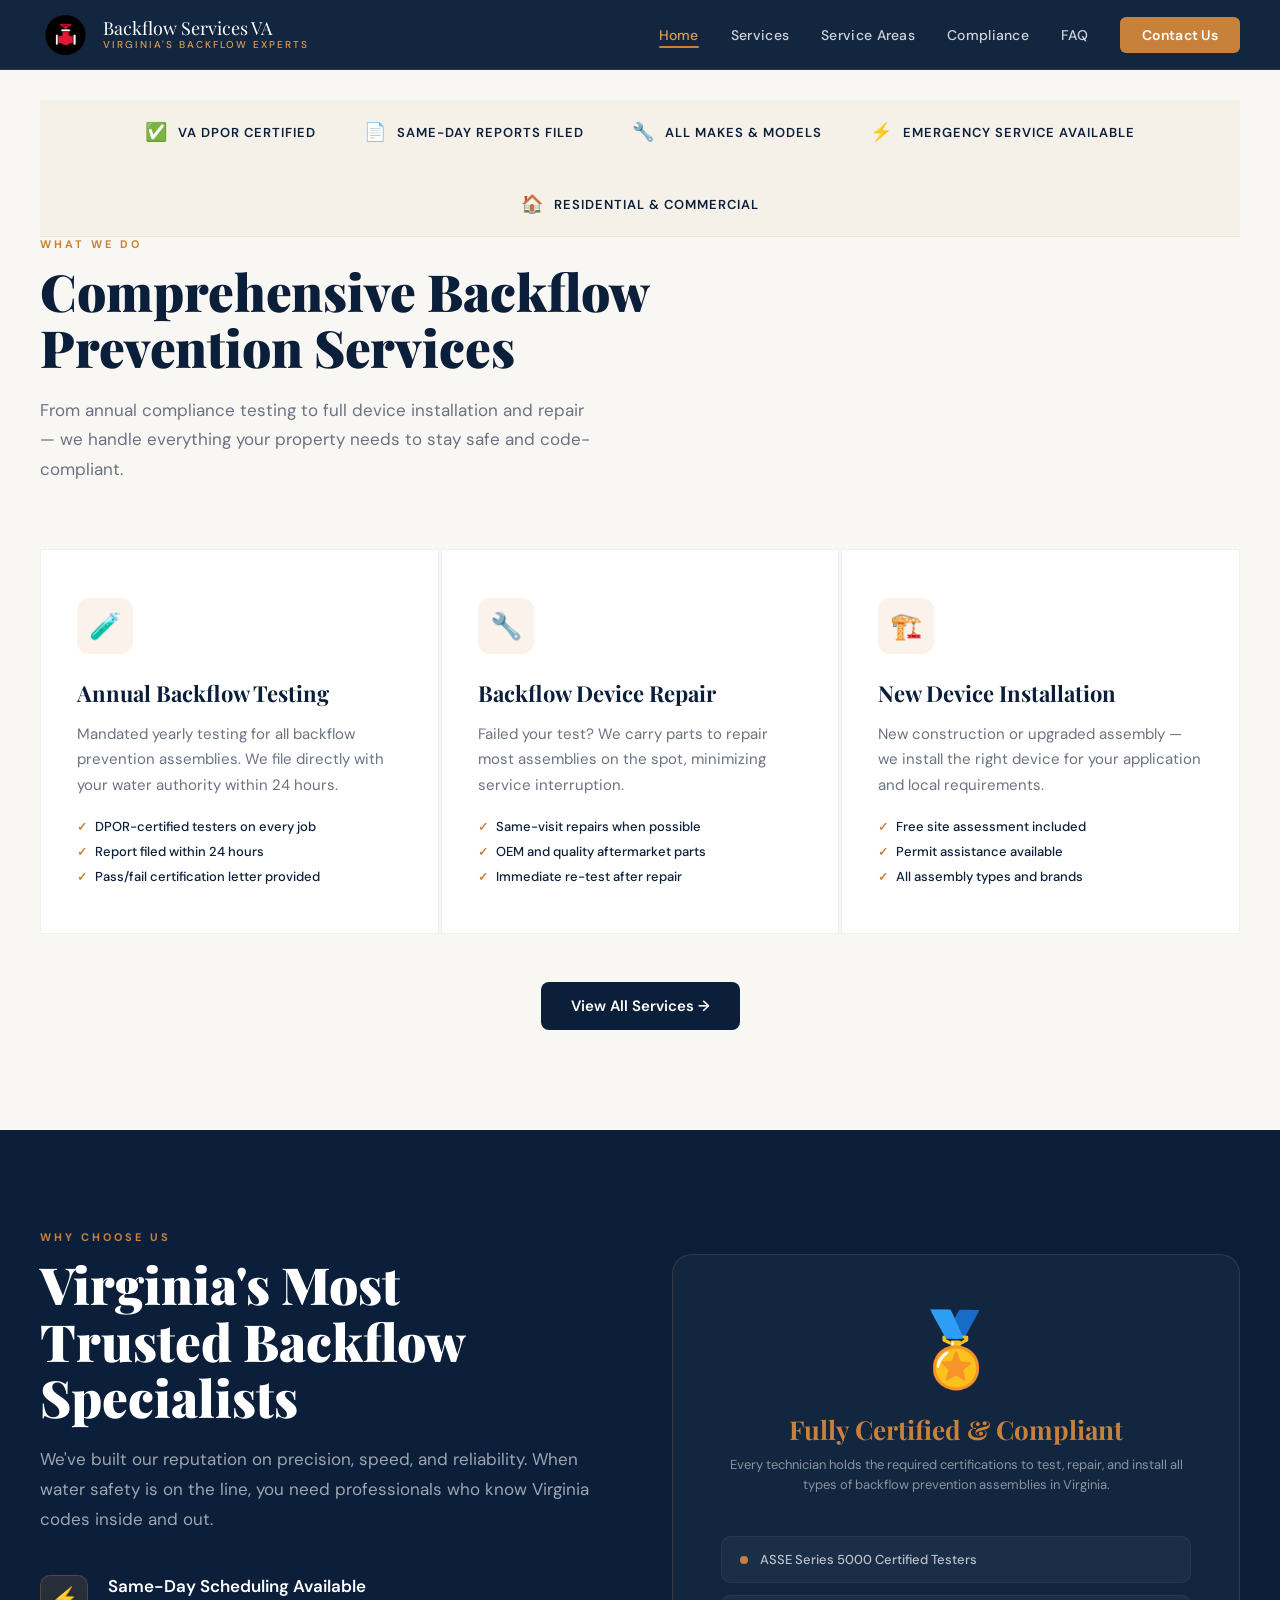
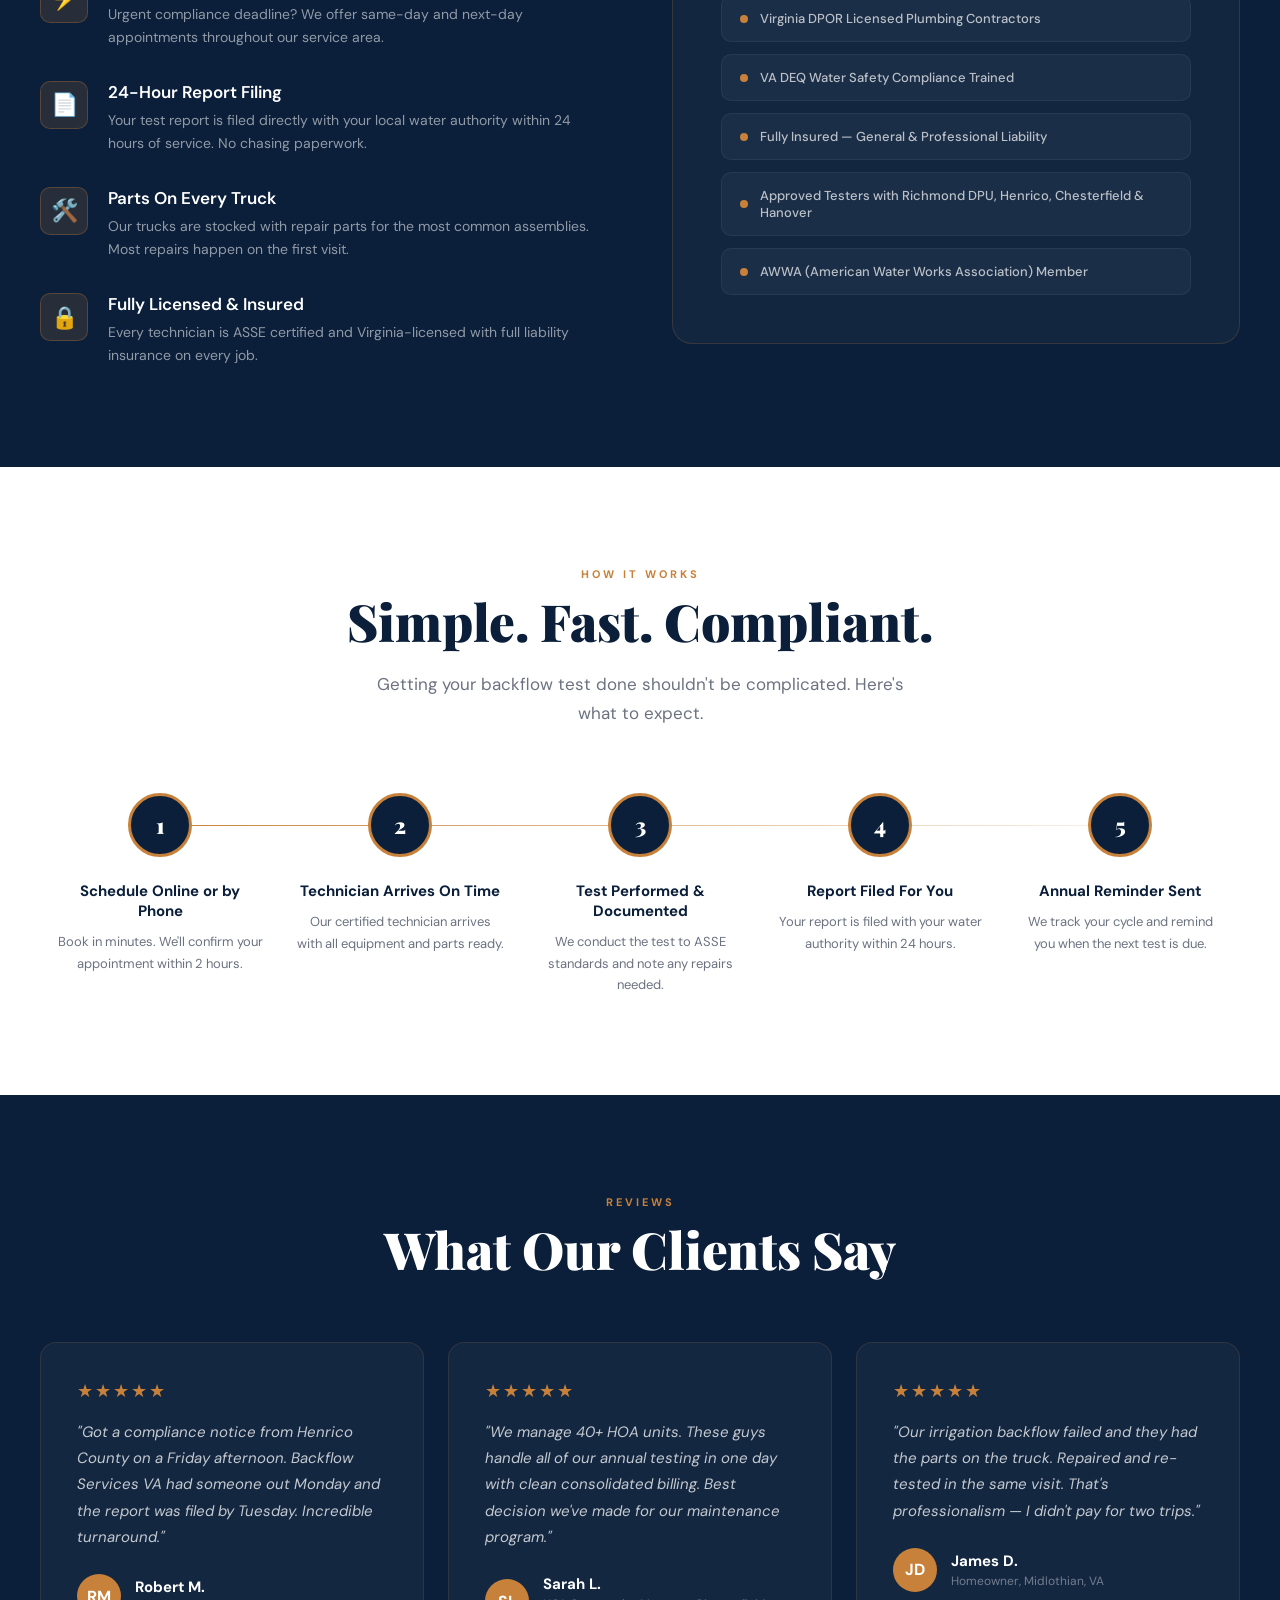
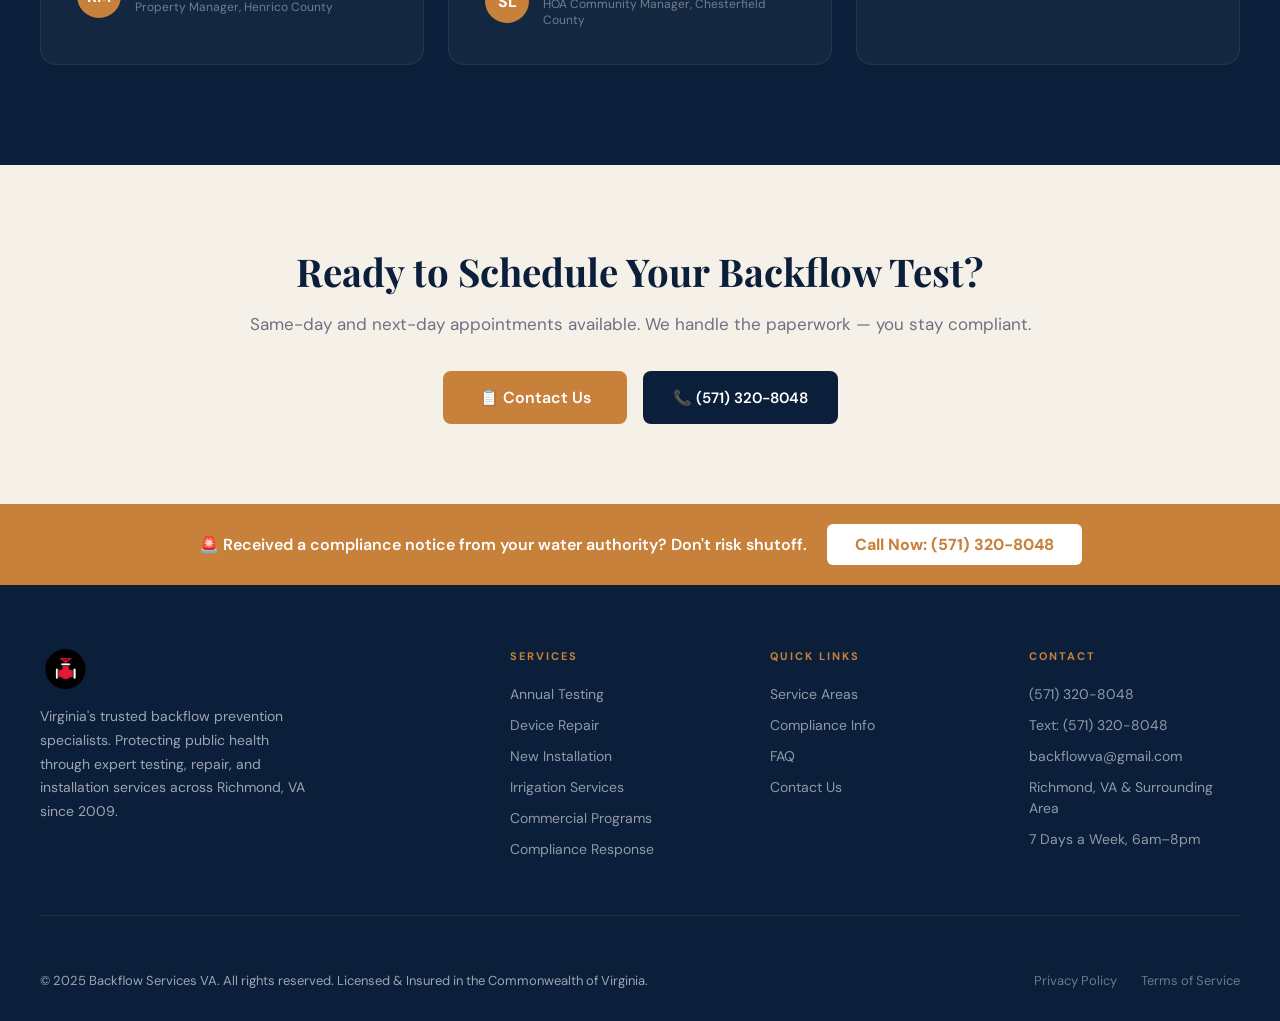
==== index.html @ d0fed622 "Restore trust bar section in index.html Restored the trust bar section in index.html with relevant t" ====
<!DOCTYPE html>
<html lang="en">
<head>
  <meta charset="UTF-8" />
  <meta name="viewport" content="width=device-width, initial-scale=1.0" />
  <title>Backflow Services VA — Certified Backflow Testing & Prevention in Virginia</title>
  <link rel="icon" type="image/png" href="/logo.png">
  <meta name="description" content="Virginia's trusted backflow prevention specialists. Certified testing, installation, repair & annual compliance reports for residential and commercial properties." />
  <link rel="preconnect" href="https://fonts.googleapis.com" />
  <link rel="preconnect" href="https://fonts.gstatic.com" crossorigin />
  <link href="https://fonts.googleapis.com/css2?family=Playfair+Display:wght@700;900&family=DM+Sans:wght@300;400;500;600&display=swap" rel="stylesheet" />
  <link rel="stylesheet" href="css/styles.css" />
  <style>
    /* ── HOME-SPECIFIC STYLES ── */

    /* Hero */
    #hero {
      min-height: 100vh;
      background: var(--navy);
      display: flex;
      align-items: center;
      position: relative;
      overflow: hidden;
      padding: 100px 40px 60px;
    }
    .hero-bg {
      position: absolute; inset: 0;
      background:
        radial-gradient(ellipse 60% 70% at 70% 40%, rgba(200,129,58,0.12) 0%, transparent 70%),
        radial-gradient(ellipse 40% 50% at 20% 80%, rgba(17,40,71,0.8) 0%, transparent 60%);
    }
    .hero-grid-lines {
      position: absolute; inset: 0;
      background-image:
        linear-gradient(rgba(200,129,58,0.06) 1px, transparent 1px),
        linear-gradient(90deg, rgba(200,129,58,0.06) 1px, transparent 1px);
      background-size: 60px 60px;
    }
    .hero-content {
      position: relative;
      z-index: 1;
      max-width: 760px;
    }
    .hero-badge {
      display: inline-flex;
      align-items: center;
      gap: 8px;
      background: rgba(200,129,58,0.15);
      border: 1px solid rgba(200,129,58,0.4);
      border-radius: 100px;
      padding: 6px 16px;
      font-size: 12px;
      color: var(--copper2);
      font-weight: 600;
      letter-spacing: 1.5px;
      text-transform: uppercase;
      margin-bottom: 28px;
      animation: fadeUp 0.7s ease both;
    }
    .hero-badge::before {
      content: '';
      width: 6px; height: 6px;
      border-radius: 50%;
      background: var(--copper);
      animation: pulse 2s infinite;
    }
    @keyframes pulse {
      0%,100% { opacity: 1; transform: scale(1); }
      50% { opacity: 0.5; transform: scale(1.4); }
    }
    .hero-h1 {
      font-size: clamp(44px, 6vw, 80px);
      font-weight: 900;
      color: var(--white);
      line-height: 1.05;
      margin-bottom: 24px;
      animation: fadeUp 0.7s 0.1s ease both;
    }
    .hero-h1 em { font-style: normal; color: var(--copper); }
    .hero-sub {
      font-size: 18px;
      color: rgba(255,255,255,0.7);
      line-height: 1.7;
      max-width: 560px;
      margin-bottom: 44px;
      font-weight: 300;
      animation: fadeUp 0.7s 0.2s ease both;
    }
    .hero-actions {
      display: flex;
      gap: 16px;
      flex-wrap: wrap;
      animation: fadeUp 0.7s 0.3s ease both;
    }
    .hero-stats {
      position: absolute;
      bottom: 0; right: 0;
      display: flex;
      flex-direction: column;
      gap: 1px;
      animation: fadeUp 0.7s 0.4s ease both;
    }
    .hero-stat-row { display: flex; }
    .hero-stat {
      background: rgba(255,255,255,0.05);
      border: 1px solid rgba(200,129,58,0.15);
      padding: 32px 44px;
      text-align: center;
    }
    .hero-stat-num {
      font-family: 'Playfair Display', serif;
      font-size: 42px;
      font-weight: 900;
      color: var(--copper);
      line-height: 1;
    }
    .hero-stat-label {
      font-size: 12px;
      color: rgba(255,255,255,0.5);
      text-transform: uppercase;
      letter-spacing: 1.5px;
      margin-top: 6px;
      font-weight: 500;
    }
    @keyframes fadeUp {
      from { opacity: 0; transform: translateY(24px); }
      to   { opacity: 1; transform: translateY(0); }
    }

    /* Why Us */
    #why { background: var(--navy); color: var(--white); }
    #why .section-title { color: var(--white); }
    #why .section-desc  { color: rgba(255,255,255,0.6); }
    .why-grid {
      display: grid;
      grid-template-columns: 1fr 1fr;
      gap: 64px;
      align-items: center;
    }
    .why-features { display: flex; flex-direction: column; gap: 32px; }
    .why-feature  { display: flex; gap: 20px; align-items: flex-start; }
    .why-feature-icon {
      width: 48px; height: 48px; min-width: 48px;
      background: rgba(200,129,58,0.15);
      border: 1px solid rgba(200,129,58,0.3);
      border-radius: 10px;
      display: flex; align-items: center; justify-content: center;
      font-size: 22px;
    }
    .why-feature h4 { font-size: 17px; font-weight: 600; color: var(--white); margin-bottom: 6px; }
    .why-feature p  { font-size: 14px; color: rgba(255,255,255,0.55); line-height: 1.65; }
    .why-visual {
      background: rgba(255,255,255,0.03);
      border: 1px solid rgba(200,129,58,0.2);
      border-radius: 20px;
      padding: 48px;
    }
    .cert-badge { text-align: center; margin-bottom: 40px; }
    .cert-badge-icon { font-size: 72px; display: block; margin-bottom: 16px; }
    .cert-badge h3 { font-size: 26px; color: var(--copper); margin-bottom: 8px; }
    .cert-badge p  { font-size: 13px; color: rgba(255,255,255,0.5); line-height: 1.6; }
    .cert-items { display: flex; flex-direction: column; gap: 12px; }
    .cert-item {
      display: flex; align-items: center; gap: 12px;
      padding: 14px 18px;
      background: rgba(255,255,255,0.04);
      border-radius: 10px;
      border: 1px solid rgba(255,255,255,0.06);
      font-size: 13px; color: rgba(255,255,255,0.7); font-weight: 500;
    }
    .cert-item-dot { width: 8px; height: 8px; border-radius: 50%; background: var(--copper); flex-shrink: 0; }

    /* Process */
    #process { background: var(--white); }
    .process-steps {
      display: grid;
      grid-template-columns: repeat(5, 1fr);
      gap: 0;
      position: relative;
    }
    .process-steps::after {
      content: '';
      position: absolute;
      top: 32px; left: 10%; right: 10%;
      height: 1px;
      background: linear-gradient(90deg, var(--copper), rgba(200,129,58,0.1));
      z-index: 0;
    }
    .process-step { position: relative; z-index: 1; padding: 0 16px; text-align: center; }
    .step-num {
      width: 64px; height: 64px; border-radius: 50%;
      background: var(--navy); color: var(--white);
      font-family: 'Playfair Display', serif;
      font-size: 22px; font-weight: 900;
      display: flex; align-items: center; justify-content: center;
      margin: 0 auto 24px;
      border: 3px solid var(--copper);
    }
    .process-step h4 { font-size: 15px; font-weight: 700; color: var(--navy); margin-bottom: 10px; }
    .process-step p  { font-size: 13px; color: var(--gray); line-height: 1.65; }

    /* Testimonials */
    #testimonials { background: var(--navy); }
    #testimonials .section-title { color: var(--white); }
    .reviews-grid { display: grid; grid-template-columns: repeat(3, 1fr); gap: 24px; }
    .review-card {
      background: rgba(255,255,255,0.04);
      border: 1px solid rgba(200,129,58,0.15);
      border-radius: 16px;
      padding: 36px;
    }
    .review-stars { color: var(--copper); font-size: 18px; margin-bottom: 16px; letter-spacing: 2px; }
    .review-text  { font-size: 15px; color: rgba(255,255,255,0.75); line-height: 1.75; margin-bottom: 24px; font-style: italic; }
    .review-author { display: flex; align-items: center; gap: 14px; }
    .review-avatar {
      width: 44px; height: 44px; border-radius: 50%;
      background: var(--copper);
      display: flex; align-items: center; justify-content: center;
      font-weight: 700; color: var(--white); font-size: 16px; flex-shrink: 0;
    }
    .review-name { font-size: 15px; font-weight: 700; color: var(--white); }
    .review-role { font-size: 12px; color: rgba(255,255,255,0.4); margin-top: 2px; }

    /* CTA band */
    #cta-band {
      background: var(--cream);
      padding: 80px 40px;
      text-align: center;
    }
    #cta-band h2 { font-size: clamp(28px, 3vw, 44px); color: var(--navy); margin-bottom: 16px; }
    #cta-band p  { font-size: 17px; color: var(--gray); margin-bottom: 36px; }
    .cta-actions { display: flex; gap: 16px; justify-content: center; flex-wrap: wrap; }

    /* Responsive home-only */
    @media (max-width: 900px) {
      #hero { padding: 100px 24px 220px; }
      .hero-stats {
        position: absolute;
        bottom: 0; left: 0; right: 0;
        flex-direction: row;
      }
      .hero-stat-row { flex: 1; }
      .hero-stat { flex: 1; padding: 20px 12px; }
      .hero-stat-num { font-size: 28px; }
      .why-grid { grid-template-columns: 1fr; gap: 40px; }
      .process-steps { grid-template-columns: 1fr 1fr; }
      .process-steps::after { display: none; }
      .reviews-grid { grid-template-columns: 1fr; }
    }
    @media (max-width: 600px) {
      #hero { padding: 100px 20px 260px; }
      .hero-stat-row { flex-direction: column; }
    }
  </style>
</head>
<body>

<!-- ── NAV ── -->
<nav>
  <a class="nav-logo" href="index.html">
    <img src="logo.png" alt="Backflow Services VA Logo" />
    <div class="nav-logo-text">
      Backflow Services VA
      <span>Virginia's Backflow Experts</span>
    </div>
  </a>
  <ul class="nav-links">
    <li><a href="index.html">Home</a></li>
    <li><a href="services.html">Services</a></li>
    <li><a href="areas.html">Service Areas</a></li>
    <li><a href="compliance.html">Compliance</a></li>
    <li><a href="faq.html">FAQ</a></li>
    <li><a href="contact.html" class="nav-cta">Contact Us</a></li>
  </ul>
  <button class="nav-hamburger" id="hamburger" aria-label="Open menu" aria-expanded="false">
    <span></span><span></span><span></span>
  </button>
</nav>

<!-- Mobile Nav -->
<div class="nav-mobile" id="mobileNav">
  <a href="index.html">Home</a>
  <a href="services.html">Services</a>
  <a href="areas.html">Service Areas</a>
  <a href="compliance.html">Compliance</a>
  <a href="faq.html">FAQ</a>
  <a href="contact.html" class="nav-cta">Contact Us</a>
</div>

<!-- ── HERO ── -->
<!--
<section id="hero">
  <div class="hero-bg"></div>
  <div class="hero-grid-lines"></div>
  <div class="hero-content">
    <div class="hero-badge">🛡️ Virginia State Certified</div>
    <h1 class="hero-h1">
      Protecting Virginia's<br/>
      Water Supply — <em>One<br/>Test at a Time.</em>
    </h1>
    <p class="hero-sub">
      Licensed and certified backflow prevention specialists serving residential, commercial, and industrial properties across Richmond, VA and surrounding counties. Annual testing, same-day reporting, and guaranteed compliance.
    </p>
    <div class="hero-actions">
      <a href="contact.html" class="btn-primary">📋 Contact Us →</a>
      <a href="tel:+15713208048" class="btn-outline">📞 Call Us Now</a>
    </div>
  </div>
  <div class="hero-stats">
    <div class="hero-stat-row">
      <div class="hero-stat">
        <div class="hero-stat-num">1,400+</div>
        <div class="hero-stat-label">Tests Completed</div>
      </div>
      <div class="hero-stat">
        <div class="hero-stat-num">100%</div>
        <div class="hero-stat-label">Compliance Rate</div>
      </div>
    </div>
    <div class="hero-stat-row">
      <div class="hero-stat">
        <div class="hero-stat-num">7+</div>
        <div class="hero-stat-label">Years Experience</div>
      </div>
      <div class="hero-stat">
        <div class="hero-stat-num">24hr</div>
        <div class="hero-stat-label">Report Turnaround</div>
      </div>
    </div>
  </div>
</section>
-->

<!-- ── TRUST BAR ── 
<div class="trust-bar">
  <div class="trust-item"><span class="trust-icon">✅</span> VA DPOR Certified</div>
  <div class="trust-item"><span class="trust-icon">📄</span> Same-Day Reports Filed</div>
  <div class="trust-item"><span class="trust-icon">🔧</span> All Makes & Models</div>
  <div class="trust-item"><span class="trust-icon">⚡</span> Emergency Service Available</div>
  <div class="trust-item"><span class="trust-icon">🏠</span> Residential & Commercial</div>
</div>
-->
  
<!-- ── SERVICES PREVIEW ── -->
<section style="background:var(--light)">
    <div class="trust-bar">
    <div class="trust-item"><span class="trust-icon">✅</span> VA DPOR Certified</div>
    <div class="trust-item"><span class="trust-icon">📄</span> Same-Day Reports Filed</div>
    <div class="trust-item"><span class="trust-icon">🔧</span> All Makes & Models</div>
    <div class="trust-item"><span class="trust-icon">⚡</span> Emergency Service Available</div>
    <div class="trust-item"><span class="trust-icon">🏠</span> Residential & Commercial</div>
  </div>
  <div class="max-w">
    <div class="section-header reveal">
      <div class="section-label">What We Do</div>
      <h2 class="section-title">Comprehensive Backflow<br/>Prevention Services</h2>
      <p class="section-desc">From annual compliance testing to full device installation and repair — we handle everything your property needs to stay safe and code-compliant.</p>
    </div>
    <div class="services-grid reveal">
      <div class="service-card">
        <div class="service-icon">🧪</div>
        <h3>Annual Backflow Testing</h3>
        <p>Mandated yearly testing for all backflow prevention assemblies. We file directly with your water authority within 24 hours.</p>
        <ul class="service-list">
          <li>DPOR-certified testers on every job</li>
          <li>Report filed within 24 hours</li>
          <li>Pass/fail certification letter provided</li>
        </ul>
      </div>
      <div class="service-card">
        <div class="service-icon">🔧</div>
        <h3>Backflow Device Repair</h3>
        <p>Failed your test? We carry parts to repair most assemblies on the spot, minimizing service interruption.</p>
        <ul class="service-list">
          <li>Same-visit repairs when possible</li>
          <li>OEM and quality aftermarket parts</li>
          <li>Immediate re-test after repair</li>
        </ul>
      </div>
      <div class="service-card">
        <div class="service-icon">🏗️</div>
        <h3>New Device Installation</h3>
        <p>New construction or upgraded assembly — we install the right device for your application and local requirements.</p>
        <ul class="service-list">
          <li>Free site assessment included</li>
          <li>Permit assistance available</li>
          <li>All assembly types and brands</li>
        </ul>
      </div>
    </div>
    <div style="text-align:center;margin-top:48px" class="reveal">
      <a href="services.html" class="btn-dark">View All Services →</a>
    </div>
  </div>
</section>

<!-- ── WHY US ── -->
<section id="why">
  <div class="max-w">
    <div class="why-grid">
      <div>
        <div class="section-label reveal">Why Choose Us</div>
        <h2 class="section-title reveal">Virginia's Most<br/>Trusted Backflow<br/>Specialists</h2>
        <p class="section-desc reveal">We've built our reputation on precision, speed, and reliability. When water safety is on the line, you need professionals who know Virginia codes inside and out.</p>
        <div class="why-features" style="margin-top:40px">
          <div class="why-feature reveal">
            <div class="why-feature-icon">⚡</div>
            <div>
              <h4>Same-Day Scheduling Available</h4>
              <p>Urgent compliance deadline? We offer same-day and next-day appointments throughout our service area.</p>
            </div>
          </div>
          <div class="why-feature reveal">
            <div class="why-feature-icon">📄</div>
            <div>
              <h4>24-Hour Report Filing</h4>
              <p>Your test report is filed directly with your local water authority within 24 hours of service. No chasing paperwork.</p>
            </div>
          </div>
          <div class="why-feature reveal">
            <div class="why-feature-icon">🛠️</div>
            <div>
              <h4>Parts On Every Truck</h4>
              <p>Our trucks are stocked with repair parts for the most common assemblies. Most repairs happen on the first visit.</p>
            </div>
          </div>
          <div class="why-feature reveal">
            <div class="why-feature-icon">🔒</div>
            <div>
              <h4>Fully Licensed & Insured</h4>
              <p>Every technician is ASSE certified and Virginia-licensed with full liability insurance on every job.</p>
            </div>
          </div>
        </div>
      </div>
      <div class="why-visual reveal">
        <div class="cert-badge">
          <span class="cert-badge-icon">🏅</span>
          <h3>Fully Certified & Compliant</h3>
          <p>Every technician holds the required certifications to test, repair, and install all types of backflow prevention assemblies in Virginia.</p>
        </div>
        <div class="cert-items">
          <div class="cert-item"><div class="cert-item-dot"></div>ASSE Series 5000 Certified Testers</div>
          <div class="cert-item"><div class="cert-item-dot"></div>Virginia DPOR Licensed Plumbing Contractors</div>
          <div class="cert-item"><div class="cert-item-dot"></div>VA DEQ Water Safety Compliance Trained</div>
          <div class="cert-item"><div class="cert-item-dot"></div>Fully Insured — General & Professional Liability</div>
          <div class="cert-item"><div class="cert-item-dot"></div>Approved Testers with Richmond DPU, Henrico, Chesterfield & Hanover</div>
          <div class="cert-item"><div class="cert-item-dot"></div>AWWA (American Water Works Association) Member</div>
        </div>
      </div>
    </div>
  </div>
</section>

<!-- ── PROCESS ── -->
<section>
  <div class="max-w">
    <div class="section-header centered reveal">
      <div class="section-label">How It Works</div>
      <h2 class="section-title">Simple. Fast. Compliant.</h2>
      <p class="section-desc">Getting your backflow test done shouldn't be complicated. Here's what to expect.</p>
    </div>
    <div class="process-steps">
      <div class="process-step reveal">
        <div class="step-num">1</div>
        <h4>Schedule Online or by Phone</h4>
        <p>Book in minutes. We'll confirm your appointment within 2 hours.</p>
      </div>
      <div class="process-step reveal">
        <div class="step-num">2</div>
        <h4>Technician Arrives On Time</h4>
        <p>Our certified technician arrives with all equipment and parts ready.</p>
      </div>
      <div class="process-step reveal">
        <div class="step-num">3</div>
        <h4>Test Performed & Documented</h4>
        <p>We conduct the test to ASSE standards and note any repairs needed.</p>
      </div>
      <div class="process-step reveal">
        <div class="step-num">4</div>
        <h4>Report Filed For You</h4>
        <p>Your report is filed with your water authority within 24 hours.</p>
      </div>
      <div class="process-step reveal">
        <div class="step-num">5</div>
        <h4>Annual Reminder Sent</h4>
        <p>We track your cycle and remind you when the next test is due.</p>
      </div>
    </div>
  </div>
</section>

<!-- ── TESTIMONIALS ── -->
<section id="testimonials">
  <div class="max-w">
    <div class="section-header centered reveal">
      <div class="section-label">Reviews</div>
      <h2 class="section-title">What Our Clients Say</h2>
    </div>
    <div class="reviews-grid">
      <div class="review-card reveal">
        <div class="review-stars">★★★★★</div>
        <p class="review-text">"Got a compliance notice from Henrico County on a Friday afternoon. Backflow Services VA had someone out Monday and the report was filed by Tuesday. Incredible turnaround."</p>
        <div class="review-author">
          <div class="review-avatar">RM</div>
          <div>
            <div class="review-name">Robert M.</div>
            <div class="review-role">Property Manager, Henrico County</div>
          </div>
        </div>
      </div>
      <div class="review-card reveal">
        <div class="review-stars">★★★★★</div>
        <p class="review-text">"We manage 40+ HOA units. These guys handle all of our annual testing in one day with clean consolidated billing. Best decision we've made for our maintenance program."</p>
        <div class="review-author">
          <div class="review-avatar">SL</div>
          <div>
            <div class="review-name">Sarah L.</div>
            <div class="review-role">HOA Community Manager, Chesterfield County</div>
          </div>
        </div>
      </div>
      <div class="review-card reveal">
        <div class="review-stars">★★★★★</div>
        <p class="review-text">"Our irrigation backflow failed and they had the parts on the truck. Repaired and re-tested in the same visit. That's professionalism — I didn't pay for two trips."</p>
        <div class="review-author">
          <div class="review-avatar">JD</div>
          <div>
            <div class="review-name">James D.</div>
            <div class="review-role">Homeowner, Midlothian, VA</div>
          </div>
        </div>
      </div>
    </div>
  </div>
</section>

<!-- ── CTA BAND ── -->
<section id="cta-band">
  <div class="max-w reveal">
    <h2>Ready to Schedule Your Backflow Test?</h2>
    <p>Same-day and next-day appointments available. We handle the paperwork — you stay compliant.</p>
    <div class="cta-actions">
      <a href="contact.html" class="btn-primary">📋 Contact Us</a>
      <a href="tel:+15713208048" class="btn-dark">📞 (571) 320-8048</a>
    </div>
  </div>
</section>

<!-- ── EMERGENCY BANNER ── -->
<div class="emergency-banner">
  <p>🚨 Received a compliance notice from your water authority? Don't risk shutoff.</p>
  <a href="tel:+15713208048">Call Now: (571) 320-8048</a>
</div>

<!-- ── FOOTER ── -->
<footer>
  <div class="footer-inner">
    <div class="footer-top">
      <div class="footer-brand">
        <img src="logo.png" alt="Backflow Services VA" />
        <p>Virginia's trusted backflow prevention specialists. Protecting public health through expert testing, repair, and installation services across Richmond, VA since 2009.</p>
      </div>
      <div class="footer-col">
        <h5>Services</h5>
        <ul>
          <li><a href="services.html">Annual Testing</a></li>
          <li><a href="services.html">Device Repair</a></li>
          <li><a href="services.html">New Installation</a></li>
          <li><a href="services.html">Irrigation Services</a></li>
          <li><a href="services.html">Commercial Programs</a></li>
          <li><a href="services.html">Compliance Response</a></li>
        </ul>
      </div>
      <div class="footer-col">
        <h5>Quick Links</h5>
        <ul>
          <li><a href="areas.html">Service Areas</a></li>
          <li><a href="compliance.html">Compliance Info</a></li>
          <li><a href="faq.html">FAQ</a></li>
          <li><a href="contact.html">Contact Us</a></li>
        </ul>
      </div>
      <div class="footer-col">
        <h5>Contact</h5>
        <ul>
          <li><a href="tel:+15713208048">(571) 320-8048</a></li>
          <li><a href="sms:+15713208048">Text: (571) 320-8048</a></li>
          <li><a href="mailto:backflowva@gmail.com">backflowva@gmail.com</a></li>
          <li><a href="areas.html">Richmond, VA & Surrounding Area</a></li>
          <li><a href="contact.html">7 Days a Week, 6am–8pm</a></li>
        </ul>
      </div>
    </div>
    <div class="footer-bottom">
      <p>© 2025 Backflow Services VA. All rights reserved. Licensed & Insured in the Commonwealth of Virginia.</p>
      <div class="footer-bottom-links">
        <a href="#">Privacy Policy</a>
        <a href="#">Terms of Service</a>
      </div>
    </div>
  </div>
</footer>

<script src="js/main.js"></script>
</body>
</html>
---- css/styles.css ----
/* ─────────────────────────────────────────
   BACKFLOW SERVICES VA — Global Stylesheet
   ───────────────────────────────────────── */

*, *::before, *::after { box-sizing: border-box; margin: 0; padding: 0; }

:root {
  --navy:    #0b1f3a;
  --navy2:   #112847;
  --copper:  #c8813a;
  --copper2: #e09a50;
  --cream:   #f5f0e8;
  --white:   #ffffff;
  --gray:    #6b7280;
  --light:   #f9f7f4;
  --text:    #1a2a3a;
  --border:  rgba(200,129,58,0.25);
}

html { scroll-behavior: smooth; }

body {
  font-family: 'DM Sans', sans-serif;
  color: var(--text);
  background: var(--white);
  overflow-x: hidden;
}

/* ── TYPOGRAPHY ── */
h1, h2, h3 {
  font-family: 'Playfair Display', serif;
}

/* ── UTILITY ── */
.max-w {
  max-width: 1200px;
  margin: 0 auto;
}

/* ── SCROLL REVEAL ── */
.reveal {
  opacity: 0;
  transform: translateY(30px);
  transition: opacity 0.7s ease, transform 0.7s ease;
}
.reveal.visible {
  opacity: 1;
  transform: none;
}

/* ─────────────────────────────────────────
   NAVBAR
   ───────────────────────────────────────── */
nav {
  position: fixed;
  top: 0; left: 0; right: 0;
  z-index: 1000;
  background: rgba(11,31,58,0.97);
  backdrop-filter: blur(12px);
  border-bottom: 1px solid rgba(200,129,58,0.2);
  padding: 0 40px;
  display: flex;
  align-items: center;
  justify-content: space-between;
  height: 70px;
  transition: box-shadow 0.3s;
}
nav.scrolled {
  box-shadow: 0 4px 30px rgba(0,0,0,0.3);
}

.nav-logo {
  display: flex;
  align-items: center;
  gap: 12px;
  text-decoration: none;
}
.nav-logo img {
  height: 40px;
  width: auto;
  display: block;
}
.nav-logo-text {
  font-family: 'Playfair Display', serif;
  font-size: 18px;
  color: var(--white);
  line-height: 1.1;
}
.nav-logo-text span {
  display: block;
  font-family: 'DM Sans', sans-serif;
  font-size: 10px;
  font-weight: 500;
  color: var(--copper2);
  letter-spacing: 2px;
  text-transform: uppercase;
}

.nav-links {
  display: flex;
  align-items: center;
  gap: 32px;
  list-style: none;
}
.nav-links a {
  color: rgba(255,255,255,0.8);
  text-decoration: none;
  font-size: 14px;
  font-weight: 500;
  letter-spacing: 0.3px;
  transition: color 0.2s;
  position: relative;
}
.nav-links a:hover { color: var(--copper2); }
.nav-links a.active { color: var(--copper2); }
.nav-links a.active::after {
  content: '';
  position: absolute;
  bottom: -4px; left: 0; right: 0;
  height: 2px;
  background: var(--copper);
  border-radius: 2px;
}

.nav-cta {
  background: var(--copper) !important;
  color: var(--white) !important;
  padding: 9px 22px;
  border-radius: 6px;
  font-weight: 600 !important;
  transition: background 0.2s !important;
}
.nav-cta:hover { background: var(--copper2) !important; }
.nav-cta.active::after { display: none !important; }

/* Hamburger */
.nav-hamburger {
  display: none;
  flex-direction: column;
  gap: 5px;
  cursor: pointer;
  padding: 4px;
  background: none;
  border: none;
}
.nav-hamburger span {
  display: block;
  width: 24px;
  height: 2px;
  background: var(--white);
  border-radius: 2px;
  transition: all 0.3s;
}

/* Mobile nav */
.nav-mobile {
  display: none;
  position: fixed;
  top: 70px; left: 0; right: 0;
  background: var(--navy);
  border-bottom: 1px solid rgba(200,129,58,0.2);
  padding: 20px 24px 28px;
  z-index: 999;
  flex-direction: column;
  gap: 4px;
}
.nav-mobile.open { display: flex; }
.nav-mobile a {
  color: rgba(255,255,255,0.8);
  text-decoration: none;
  font-size: 16px;
  font-weight: 500;
  padding: 12px 0;
  border-bottom: 1px solid rgba(255,255,255,0.07);
  transition: color 0.2s;
}
.nav-mobile a:last-child { border-bottom: none; }
.nav-mobile a:hover, .nav-mobile a.active { color: var(--copper2); }
.nav-mobile .nav-cta {
  margin-top: 12px;
  background: var(--copper) !important;
  padding: 13px 20px;
  border-radius: 8px;
  text-align: center;
  font-weight: 700 !important;
}

/* ─────────────────────────────────────────
   PAGE HERO (inner pages)
   ───────────────────────────────────────── */
.page-hero {
  background: var(--navy);
  padding: 130px 40px 80px;
  position: relative;
  overflow: hidden;
}
.page-hero-bg {
  position: absolute;
  inset: 0;
  background:
    radial-gradient(ellipse 50% 80% at 80% 50%, rgba(200,129,58,0.1) 0%, transparent 70%),
    radial-gradient(ellipse 30% 40% at 10% 80%, rgba(17,40,71,0.8) 0%, transparent 60%);
}
.page-hero-grid {
  position: absolute;
  inset: 0;
  background-image:
    linear-gradient(rgba(200,129,58,0.05) 1px, transparent 1px),
    linear-gradient(90deg, rgba(200,129,58,0.05) 1px, transparent 1px);
  background-size: 60px 60px;
}
.page-hero-content {
  position: relative;
  z-index: 1;
  max-width: 1200px;
  margin: 0 auto;
}
.page-hero-label {
  font-size: 11px;
  font-weight: 700;
  letter-spacing: 3px;
  text-transform: uppercase;
  color: var(--copper);
  margin-bottom: 14px;
  display: flex;
  align-items: center;
  gap: 10px;
}
.page-hero-label::before {
  content: '';
  display: inline-block;
  width: 32px;
  height: 2px;
  background: var(--copper);
}
.page-hero h1 {
  font-size: clamp(36px, 5vw, 64px);
  font-weight: 900;
  color: var(--white);
  line-height: 1.08;
  margin-bottom: 20px;
}
.page-hero h1 em {
  font-style: normal;
  color: var(--copper);
}
.page-hero p {
  font-size: 18px;
  color: rgba(255,255,255,0.65);
  line-height: 1.75;
  max-width: 580px;
  font-weight: 300;
}

/* Breadcrumb */
.breadcrumb {
  display: flex;
  align-items: center;
  gap: 8px;
  font-size: 13px;
  color: rgba(255,255,255,0.4);
  margin-bottom: 24px;
}
.breadcrumb a {
  color: rgba(255,255,255,0.4);
  text-decoration: none;
  transition: color 0.2s;
}
.breadcrumb a:hover { color: var(--copper2); }
.breadcrumb span { color: rgba(255,255,255,0.25); }

/* ─────────────────────────────────────────
   SECTION COMMONS
   ───────────────────────────────────────── */
section { padding: 100px 40px; }

.section-label {
  font-size: 11px;
  font-weight: 700;
  letter-spacing: 3px;
  text-transform: uppercase;
  color: var(--copper);
  margin-bottom: 12px;
}
.section-title {
  font-size: clamp(32px, 4vw, 52px);
  font-weight: 900;
  color: var(--navy);
  line-height: 1.1;
  margin-bottom: 20px;
}
.section-desc {
  font-size: 17px;
  color: var(--gray);
  line-height: 1.75;
  max-width: 560px;
}
.section-header { margin-bottom: 64px; }
.section-header.centered {
  text-align: center;
  max-width: 640px;
  margin-left: auto;
  margin-right: auto;
  margin-bottom: 64px;
}
.section-header.centered .section-desc { margin: 0 auto; }

/* ─────────────────────────────────────────
   TRUST BAR
   ───────────────────────────────────────── */
.trust-bar {
  background: var(--cream);
  border-bottom: 1px solid rgba(0,0,0,0.06);
  padding: 20px 40px;
  display: flex;
  align-items: center;
  justify-content: center;
  gap: 48px;
  flex-wrap: wrap;
}
.trust-item {
  display: flex;
  align-items: center;
  gap: 10px;
  font-size: 13px;
  font-weight: 600;
  color: var(--navy);
  text-transform: uppercase;
  letter-spacing: 1px;
}
.trust-icon { font-size: 18px; color: var(--copper); }

/* ─────────────────────────────────────────
   BUTTONS
   ───────────────────────────────────────── */
.btn-primary {
  background: var(--copper);
  color: var(--white);
  padding: 16px 36px;
  border-radius: 8px;
  font-size: 16px;
  font-weight: 600;
  text-decoration: none;
  border: none;
  cursor: pointer;
  transition: background 0.2s, transform 0.15s;
  display: inline-flex;
  align-items: center;
  gap: 10px;
  font-family: 'DM Sans', sans-serif;
}
.btn-primary:hover { background: var(--copper2); transform: translateY(-1px); }

.btn-outline {
  background: transparent;
  color: var(--white);
  padding: 16px 36px;
  border-radius: 8px;
  font-size: 16px;
  font-weight: 600;
  text-decoration: none;
  border: 1.5px solid rgba(255,255,255,0.3);
  cursor: pointer;
  transition: border-color 0.2s, background 0.2s;
  display: inline-flex;
  align-items: center;
  gap: 10px;
  font-family: 'DM Sans', sans-serif;
}
.btn-outline:hover { border-color: var(--copper); background: rgba(200,129,58,0.1); }

.btn-dark {
  background: var(--navy);
  color: var(--white);
  padding: 14px 30px;
  border-radius: 8px;
  font-size: 15px;
  font-weight: 600;
  text-decoration: none;
  border: none;
  cursor: pointer;
  transition: background 0.2s;
  display: inline-flex;
  align-items: center;
  gap: 10px;
  font-family: 'DM Sans', sans-serif;
}
.btn-dark:hover { background: var(--copper); }

/* ─────────────────────────────────────────
   SERVICE CARDS (shared)
   ───────────────────────────────────────── */
.services-grid {
  display: grid;
  grid-template-columns: repeat(auto-fit, minmax(280px, 1fr));
  gap: 2px;
}
.service-card {
  background: var(--white);
  padding: 48px 36px;
  position: relative;
  overflow: hidden;
  transition: transform 0.25s;
  border: 1px solid rgba(0,0,0,0.06);
}
.service-card::before {
  content: '';
  position: absolute;
  top: 0; left: 0; right: 0;
  height: 3px;
  background: var(--copper);
  transform: scaleX(0);
  transform-origin: left;
  transition: transform 0.3s;
}
.service-card:hover { transform: translateY(-4px); }
.service-card:hover::before { transform: scaleX(1); }
.service-icon {
  width: 56px; height: 56px;
  background: rgba(200,129,58,0.1);
  border-radius: 12px;
  display: flex;
  align-items: center;
  justify-content: center;
  font-size: 26px;
  margin-bottom: 24px;
}
.service-card h3 {
  font-size: 22px;
  font-weight: 700;
  color: var(--navy);
  margin-bottom: 14px;
}
.service-card p {
  font-size: 15px;
  color: var(--gray);
  line-height: 1.7;
  margin-bottom: 20px;
}
.service-list {
  list-style: none;
  display: flex;
  flex-direction: column;
  gap: 8px;
}
.service-list li {
  font-size: 13px;
  color: var(--navy);
  font-weight: 500;
  display: flex;
  align-items: center;
  gap: 8px;
}
.service-list li::before {
  content: '✓';
  color: var(--copper);
  font-weight: 700;
  font-size: 12px;
}

/* ─────────────────────────────────────────
   EMERGENCY BANNER
   ───────────────────────────────────────── */
.emergency-banner {
  background: var(--copper);
  padding: 20px 40px;
  display: flex;
  align-items: center;
  justify-content: center;
  gap: 20px;
  flex-wrap: wrap;
  text-align: center;
}
.emergency-banner p {
  font-size: 16px;
  font-weight: 600;
  color: var(--white);
}
.emergency-banner a {
  background: var(--white);
  color: var(--copper);
  padding: 10px 28px;
  border-radius: 6px;
  font-weight: 800;
  font-size: 16px;
  text-decoration: none;
  white-space: nowrap;
  transition: opacity 0.2s;
}
.emergency-banner a:hover { opacity: 0.9; }

/* ─────────────────────────────────────────
   FOOTER
   ───────────────────────────────────────── */
footer {
  background: var(--navy);
  color: rgba(255,255,255,0.6);
  padding: 64px 40px 32px;
}
.footer-inner { max-width: 1200px; margin: 0 auto; }
.footer-top {
  display: grid;
  grid-template-columns: 2fr 1fr 1fr 1fr;
  gap: 48px;
  margin-bottom: 56px;
  padding-bottom: 56px;
  border-bottom: 1px solid rgba(255,255,255,0.08);
}
.footer-brand img {
  height: 40px;
  width: auto;
  margin-bottom: 16px;
  display: block;
}
.footer-brand p {
  font-size: 14px;
  line-height: 1.7;
  max-width: 280px;
}
.footer-col h5 {
  font-size: 11px;
  font-weight: 700;
  letter-spacing: 2px;
  text-transform: uppercase;
  color: var(--copper);
  margin-bottom: 20px;
}
.footer-col ul { list-style: none; display: flex; flex-direction: column; gap: 10px; }
.footer-col ul li a {
  font-size: 14px;
  color: rgba(255,255,255,0.55);
  text-decoration: none;
  transition: color 0.2s;
}
.footer-col ul li a:hover { color: var(--copper2); }
.footer-bottom {
  display: flex;
  justify-content: space-between;
  align-items: center;
  font-size: 13px;
  flex-wrap: wrap;
  gap: 12px;
}
.footer-bottom a {
  color: rgba(255,255,255,0.4);
  text-decoration: none;
  transition: color 0.2s;
}
.footer-bottom a:hover { color: var(--copper2); }
.footer-bottom-links { display: flex; gap: 24px; }

/* ─────────────────────────────────────────
   COMPLIANCE CARDS
   ───────────────────────────────────────── */
.compliance-card {
  background: var(--white);
  border: 1px solid rgba(0,0,0,0.08);
  border-radius: 16px;
  padding: 40px;
}
.compliance-card h3 {
  font-size: 22px;
  color: var(--navy);
  margin-bottom: 16px;
}
.compliance-card p {
  font-size: 15px;
  color: var(--gray);
  line-height: 1.7;
  margin-bottom: 24px;
}
.compliance-highlights {
  display: flex;
  flex-direction: column;
  gap: 12px;
}
.compliance-hl {
  display: flex;
  align-items: center;
  gap: 12px;
  font-size: 14px;
  font-weight: 600;
  color: var(--navy);
}
.compliance-hl-icon {
  width: 32px; height: 32px;
  background: rgba(200,129,58,0.1);
  border-radius: 8px;
  display: flex; align-items: center; justify-content: center;
  font-size: 16px;
  flex-shrink: 0;
}
.warning-box {
  background: rgba(200,129,58,0.08);
  border: 1.5px solid rgba(200,129,58,0.3);
  border-radius: 12px;
  padding: 24px;
  margin-top: 20px;
}
.warning-box h4 {
  font-size: 14px;
  font-weight: 700;
  color: var(--copper);
  text-transform: uppercase;
  letter-spacing: 1px;
  margin-bottom: 10px;
}
.warning-box p {
  font-size: 14px;
  color: var(--text);
  line-height: 1.65;
  margin: 0;
}

/* ─────────────────────────────────────────
   RESPONSIVE
   ───────────────────────────────────────── */
@media (max-width: 900px) {
  nav { padding: 0 24px; }
  .nav-links { display: none; }
  .nav-hamburger { display: flex; }
  section { padding: 72px 24px; }
  .page-hero { padding: 110px 24px 64px; }
  .footer-top { grid-template-columns: 1fr 1fr; }
  .trust-bar { gap: 24px; padding: 16px 20px; }
}
@media (max-width: 600px) {
  .footer-top { grid-template-columns: 1fr; gap: 32px; }
  .emergency-banner { padding: 16px 20px; }
  .emergency-banner p { font-size: 14px; }
}
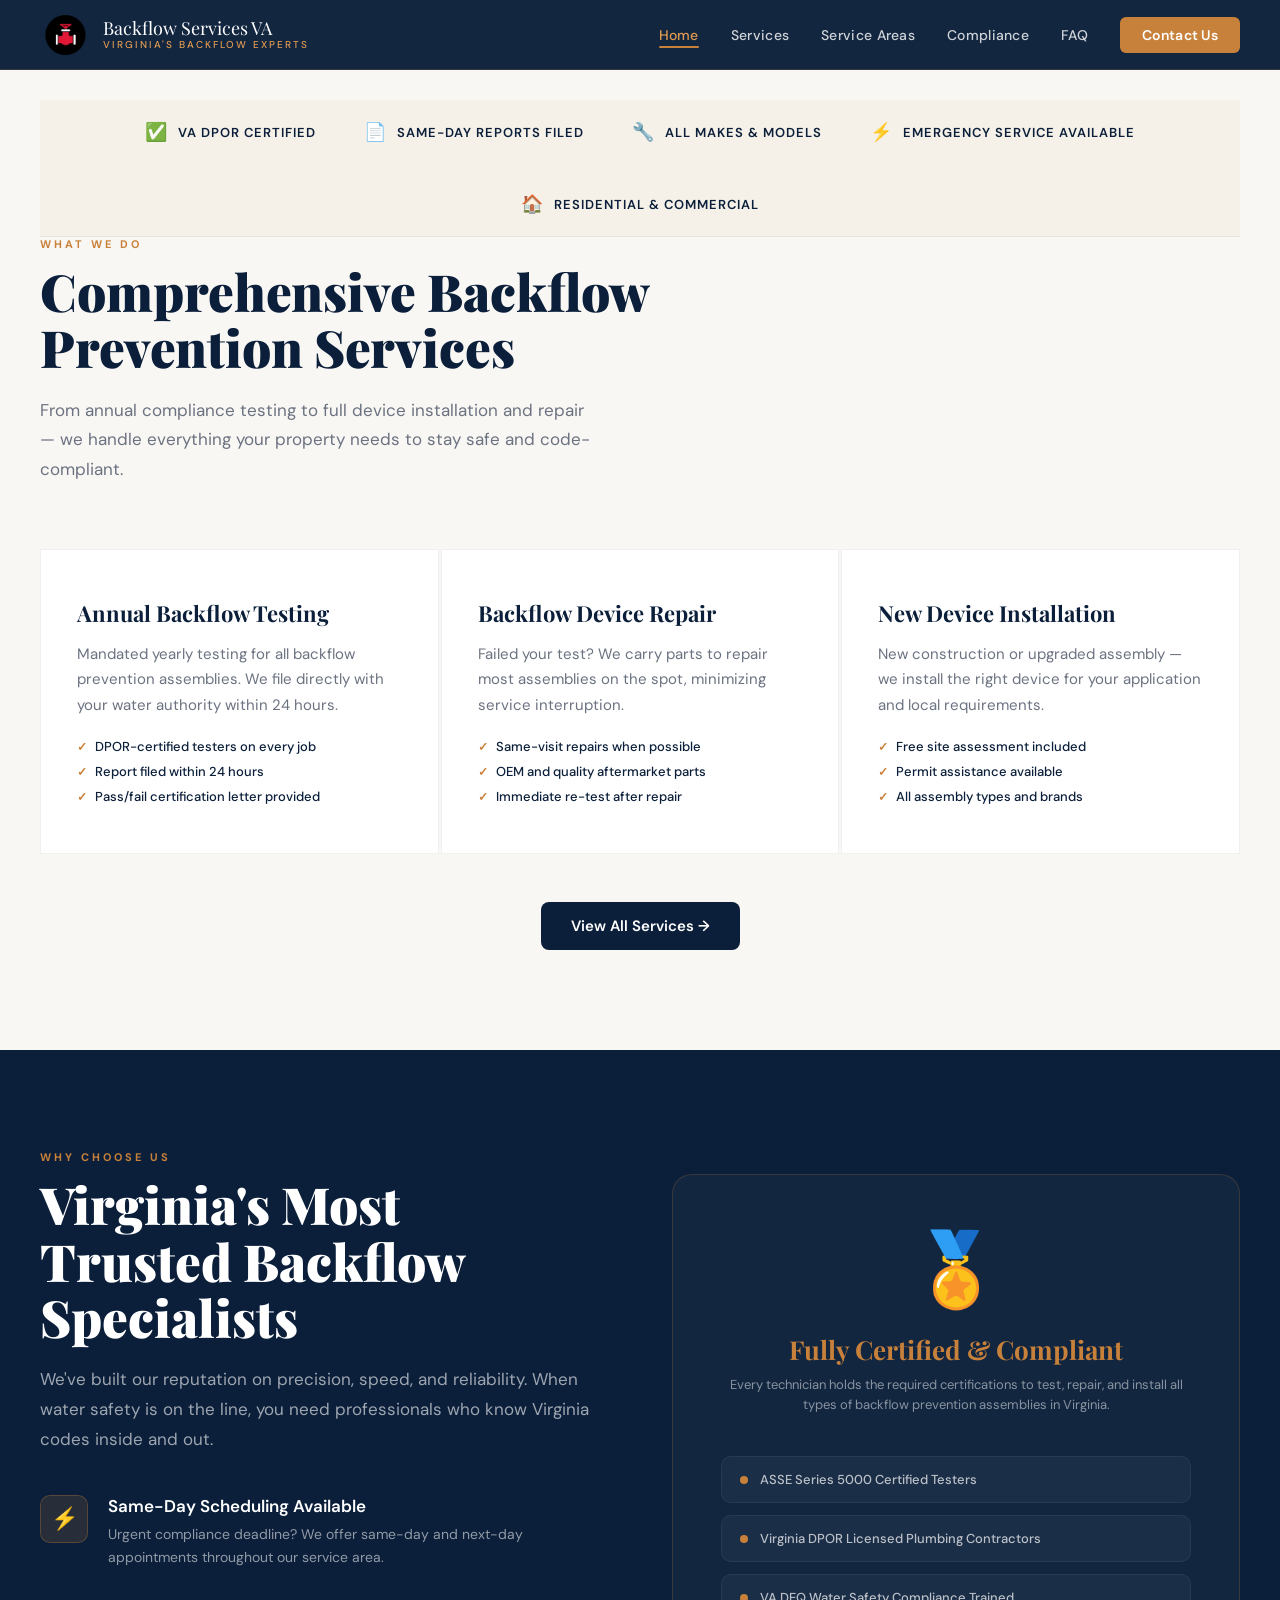
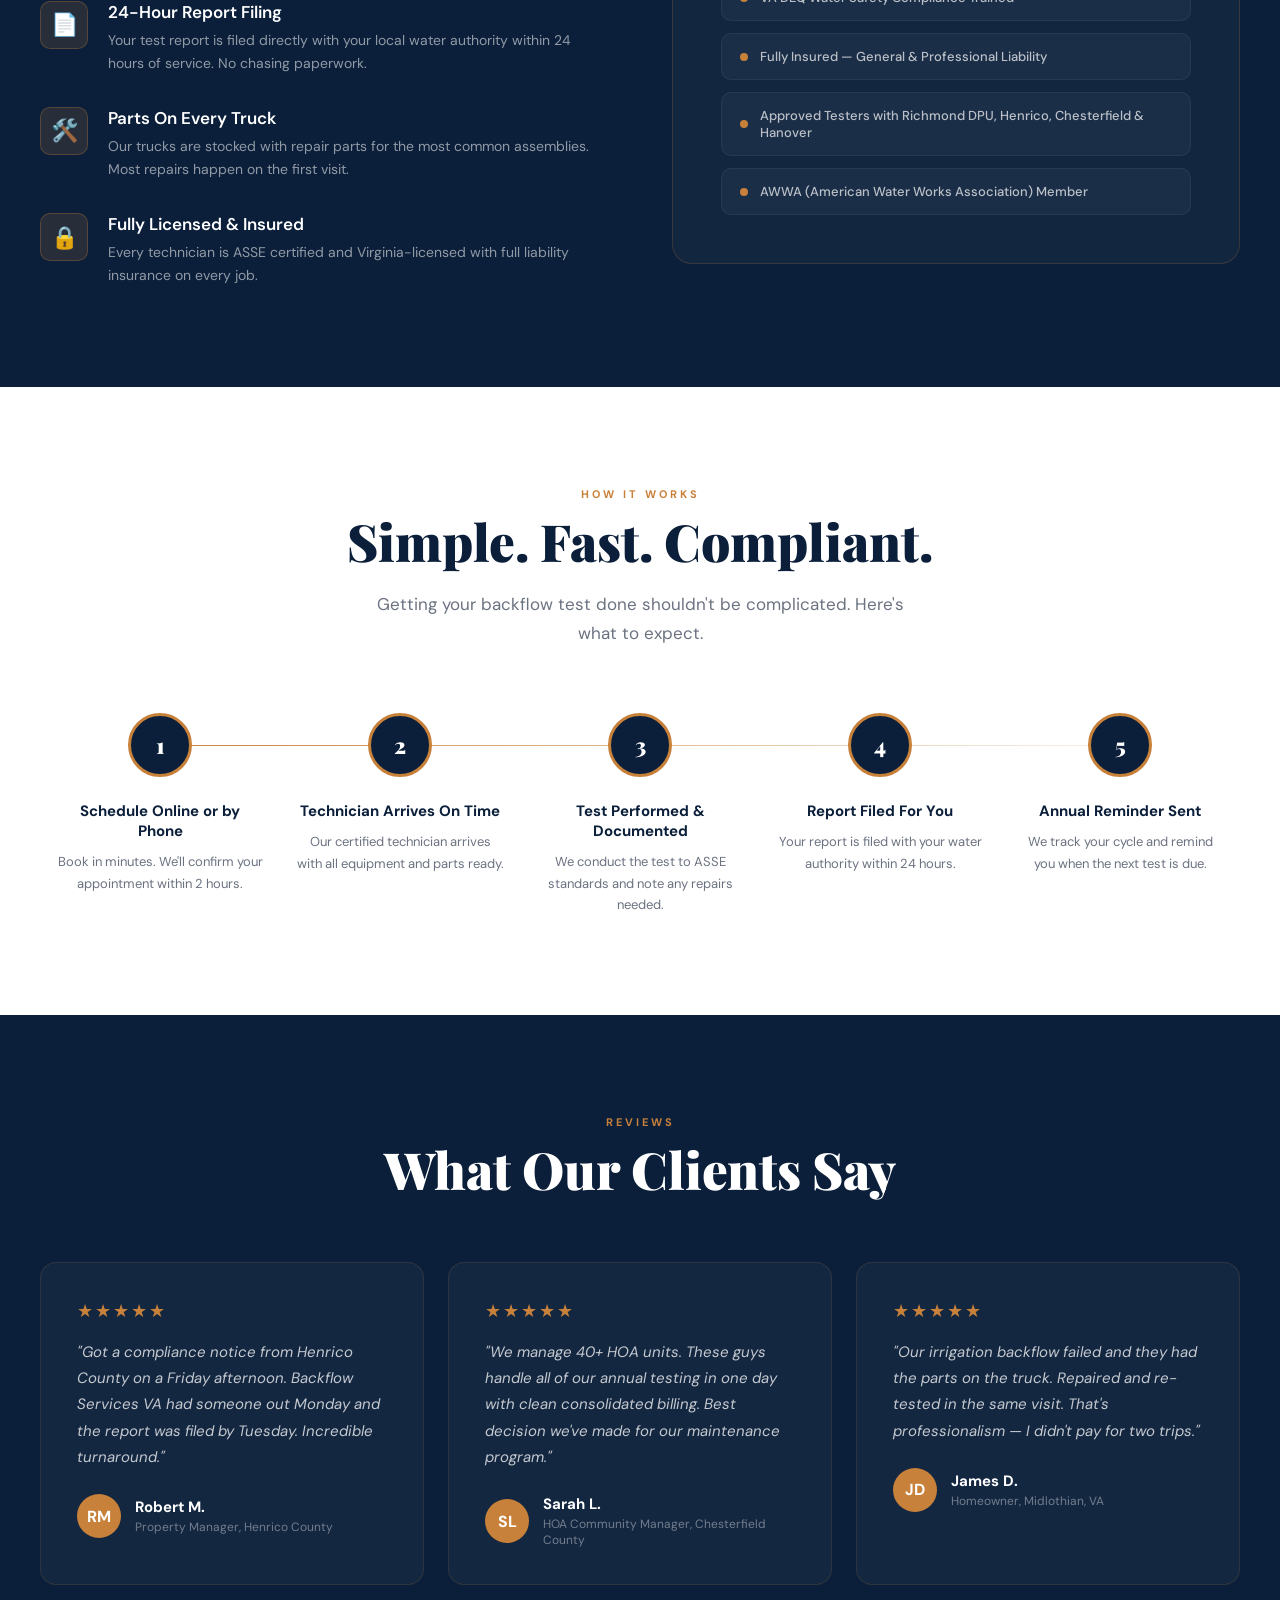
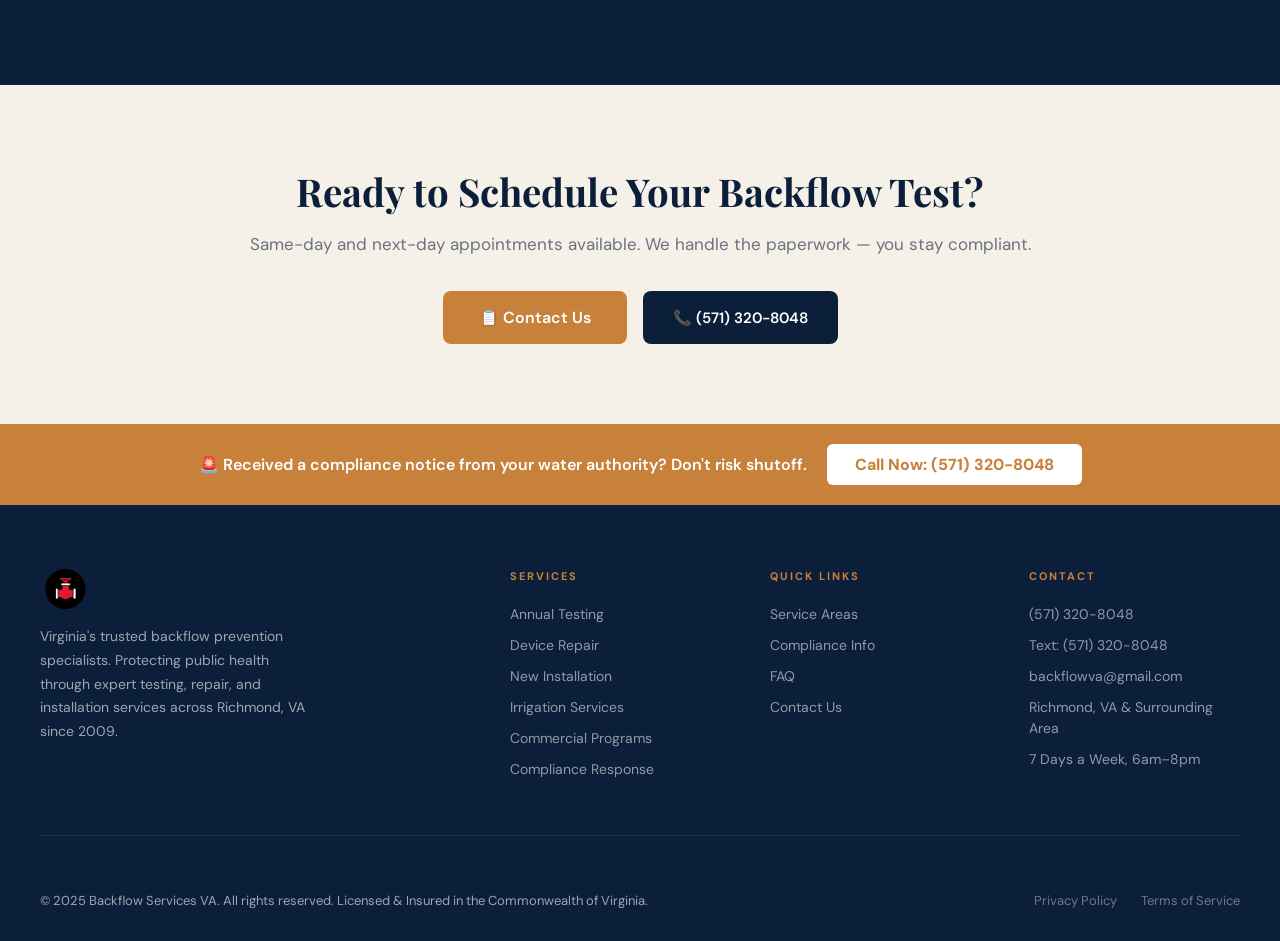
==== commit 9162f94b: "Comment out service icons in index.html Commented out service icons in the services grid section." ====
--- a/index.html
+++ b/index.html
@@ -16,7 +16,7 @@
     /* Hero */
     #hero {
       min-height: 100vh;
-      background: var(--navy);
+      background: var(--gray);
       display: flex;
       align-items: center;
       position: relative;
@@ -358,7 +358,7 @@
     </div>
     <div class="services-grid reveal">
       <div class="service-card">
-        <div class="service-icon">🧪</div>
+        <!-- <div class="service-icon">🧪</div> -->
         <h3>Annual Backflow Testing</h3>
         <p>Mandated yearly testing for all backflow prevention assemblies. We file directly with your water authority within 24 hours.</p>
         <ul class="service-list">
@@ -368,7 +368,7 @@
         </ul>
       </div>
       <div class="service-card">
-        <div class="service-icon">🔧</div>
+        <!-- <div class="service-icon">🔧</div> -->
         <h3>Backflow Device Repair</h3>
         <p>Failed your test? We carry parts to repair most assemblies on the spot, minimizing service interruption.</p>
         <ul class="service-list">
@@ -378,7 +378,7 @@
         </ul>
       </div>
       <div class="service-card">
-        <div class="service-icon">🏗️</div>
+        <!-- <div class="service-icon">🏗️</div> -->
         <h3>New Device Installation</h3>
         <p>New construction or upgraded assembly — we install the right device for your application and local requirements.</p>
         <ul class="service-list">
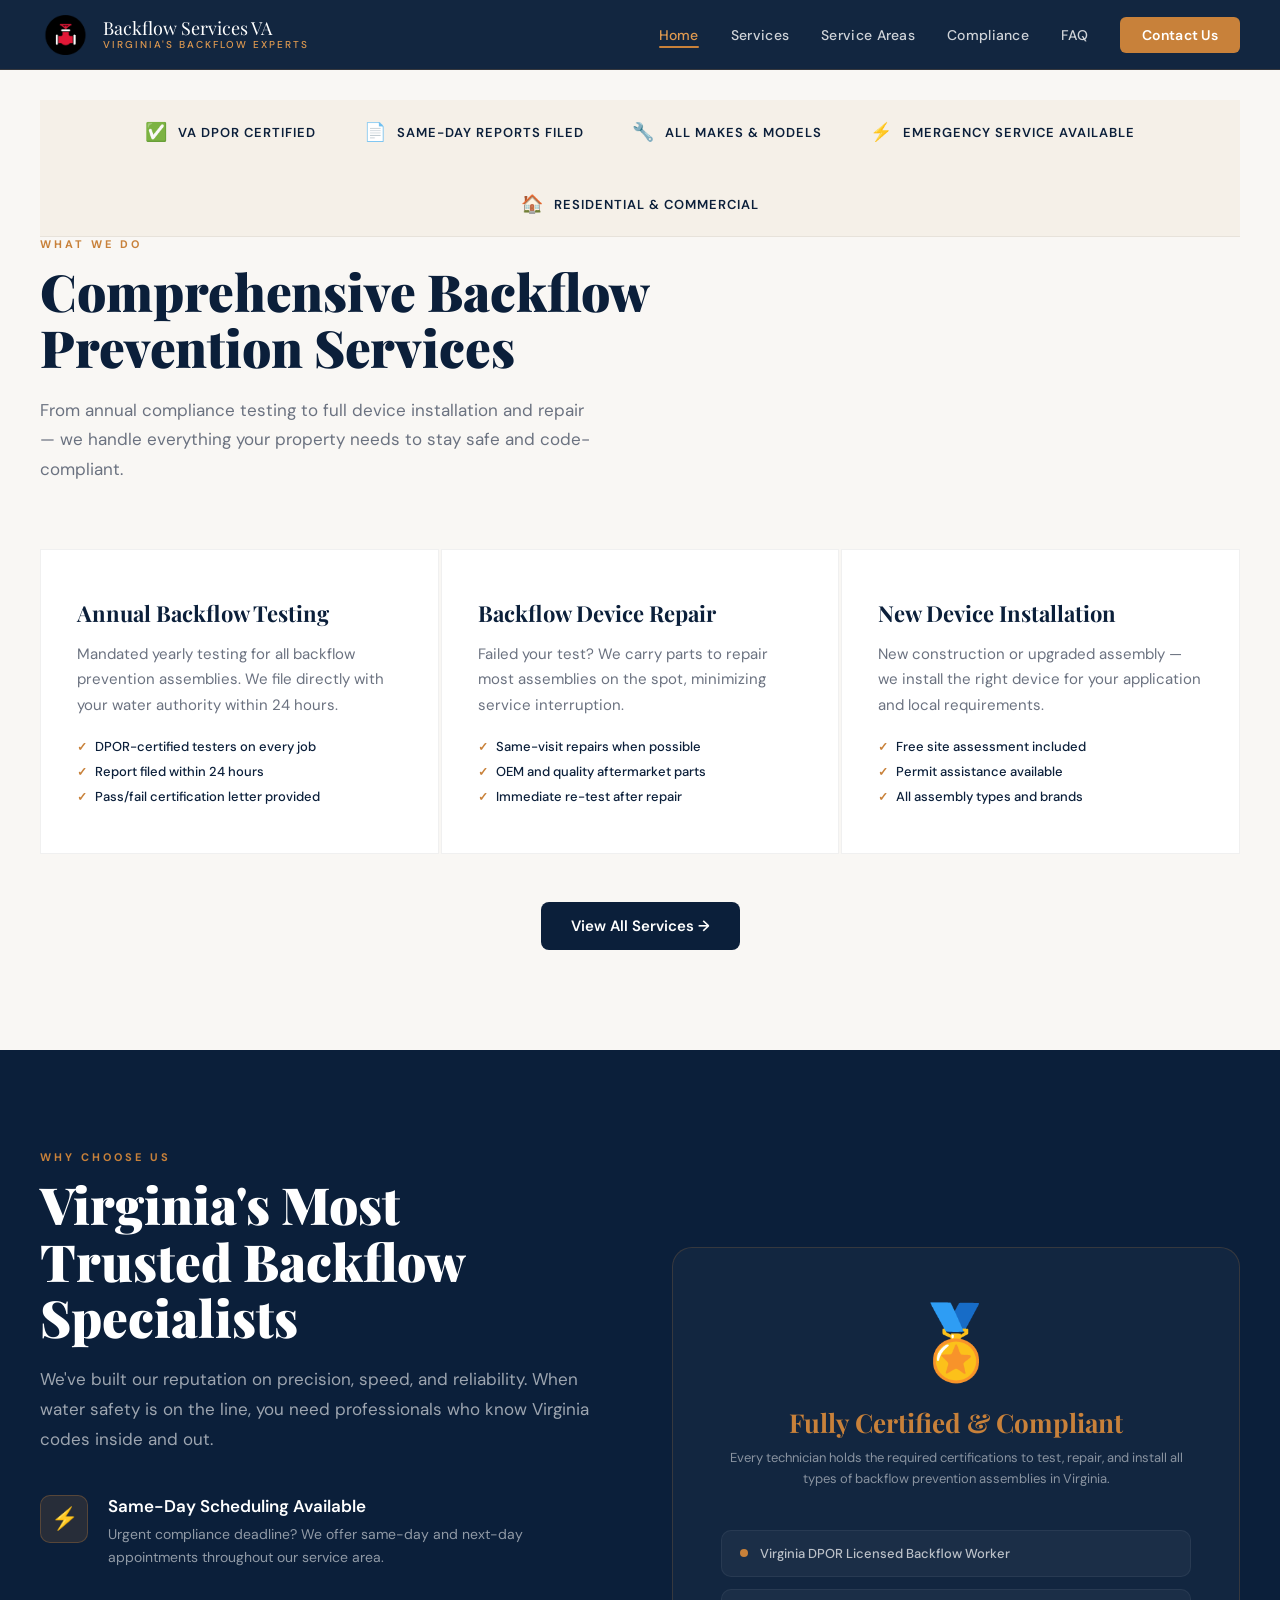
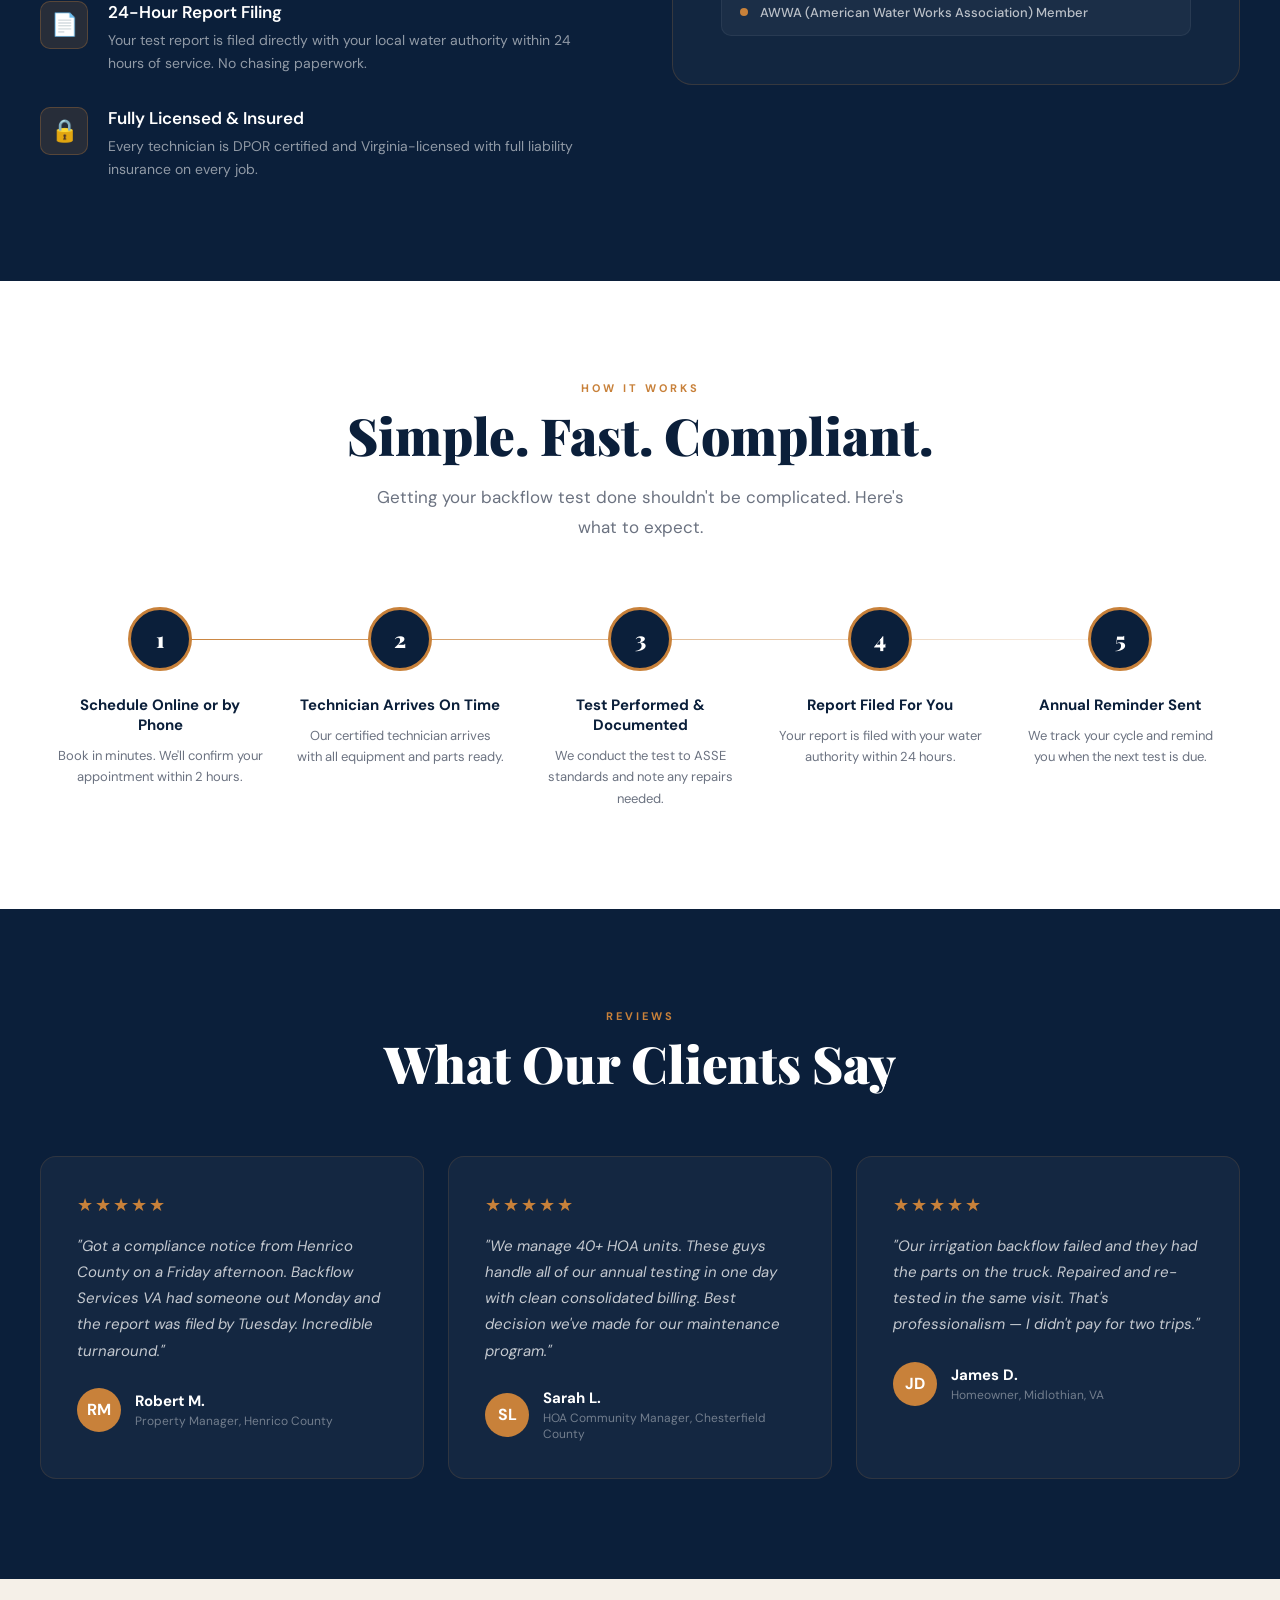
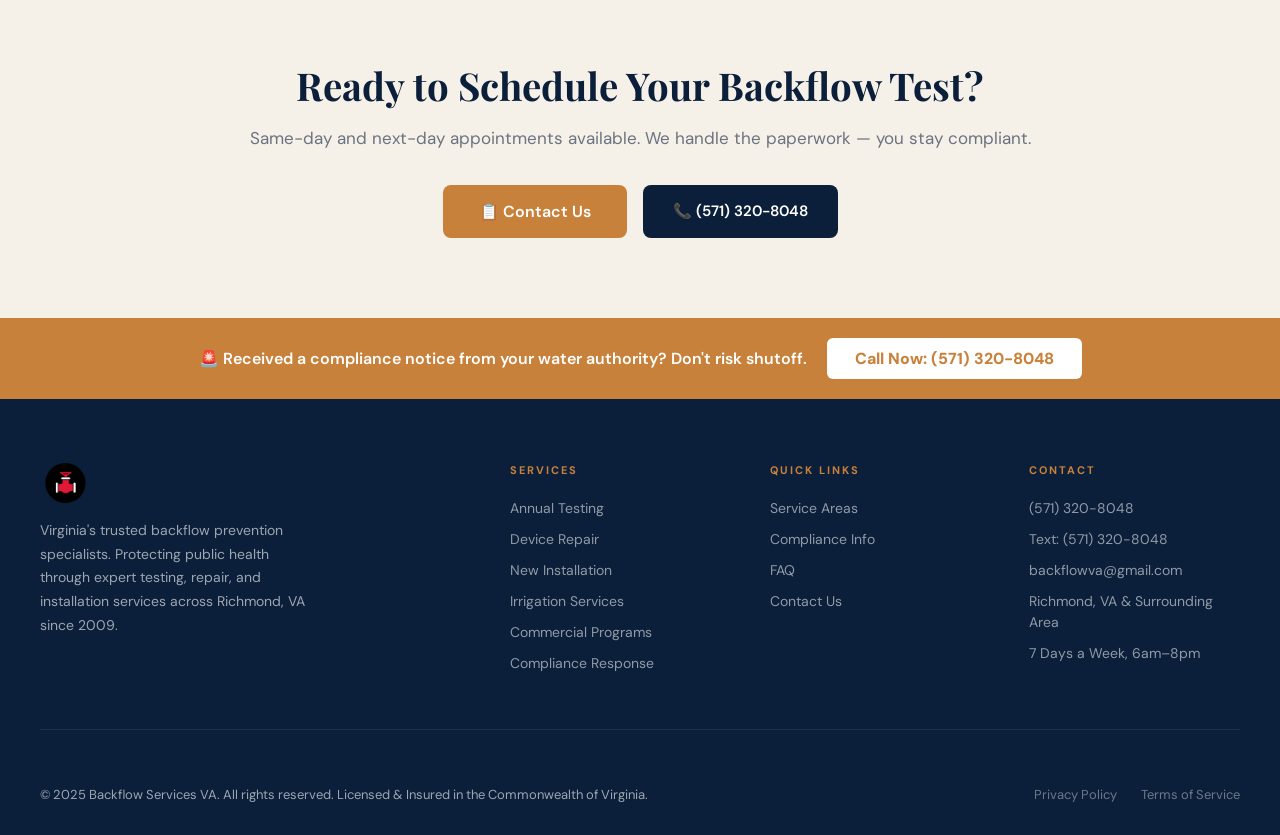
==== commit 9fcbb061: "Update technician certification information in index.html Removed outdated certification references " ====
--- a/index.html
+++ b/index.html
@@ -418,17 +418,10 @@
             </div>
           </div>
           <div class="why-feature reveal">
-            <div class="why-feature-icon">🛠️</div>
-            <div>
-              <h4>Parts On Every Truck</h4>
-              <p>Our trucks are stocked with repair parts for the most common assemblies. Most repairs happen on the first visit.</p>
-            </div>
-          </div>
-          <div class="why-feature reveal">
             <div class="why-feature-icon">🔒</div>
             <div>
               <h4>Fully Licensed & Insured</h4>
-              <p>Every technician is ASSE certified and Virginia-licensed with full liability insurance on every job.</p>
+              <p>Every technician is DPOR certified and Virginia-licensed with full liability insurance on every job.</p>
             </div>
           </div>
         </div>
@@ -440,11 +433,7 @@
           <p>Every technician holds the required certifications to test, repair, and install all types of backflow prevention assemblies in Virginia.</p>
         </div>
         <div class="cert-items">
-          <div class="cert-item"><div class="cert-item-dot"></div>ASSE Series 5000 Certified Testers</div>
-          <div class="cert-item"><div class="cert-item-dot"></div>Virginia DPOR Licensed Plumbing Contractors</div>
-          <div class="cert-item"><div class="cert-item-dot"></div>VA DEQ Water Safety Compliance Trained</div>
-          <div class="cert-item"><div class="cert-item-dot"></div>Fully Insured — General & Professional Liability</div>
-          <div class="cert-item"><div class="cert-item-dot"></div>Approved Testers with Richmond DPU, Henrico, Chesterfield & Hanover</div>
+          <div class="cert-item"><div class="cert-item-dot"></div>Virginia DPOR Licensed Backflow Worker</div>
           <div class="cert-item"><div class="cert-item-dot"></div>AWWA (American Water Works Association) Member</div>
         </div>
       </div>
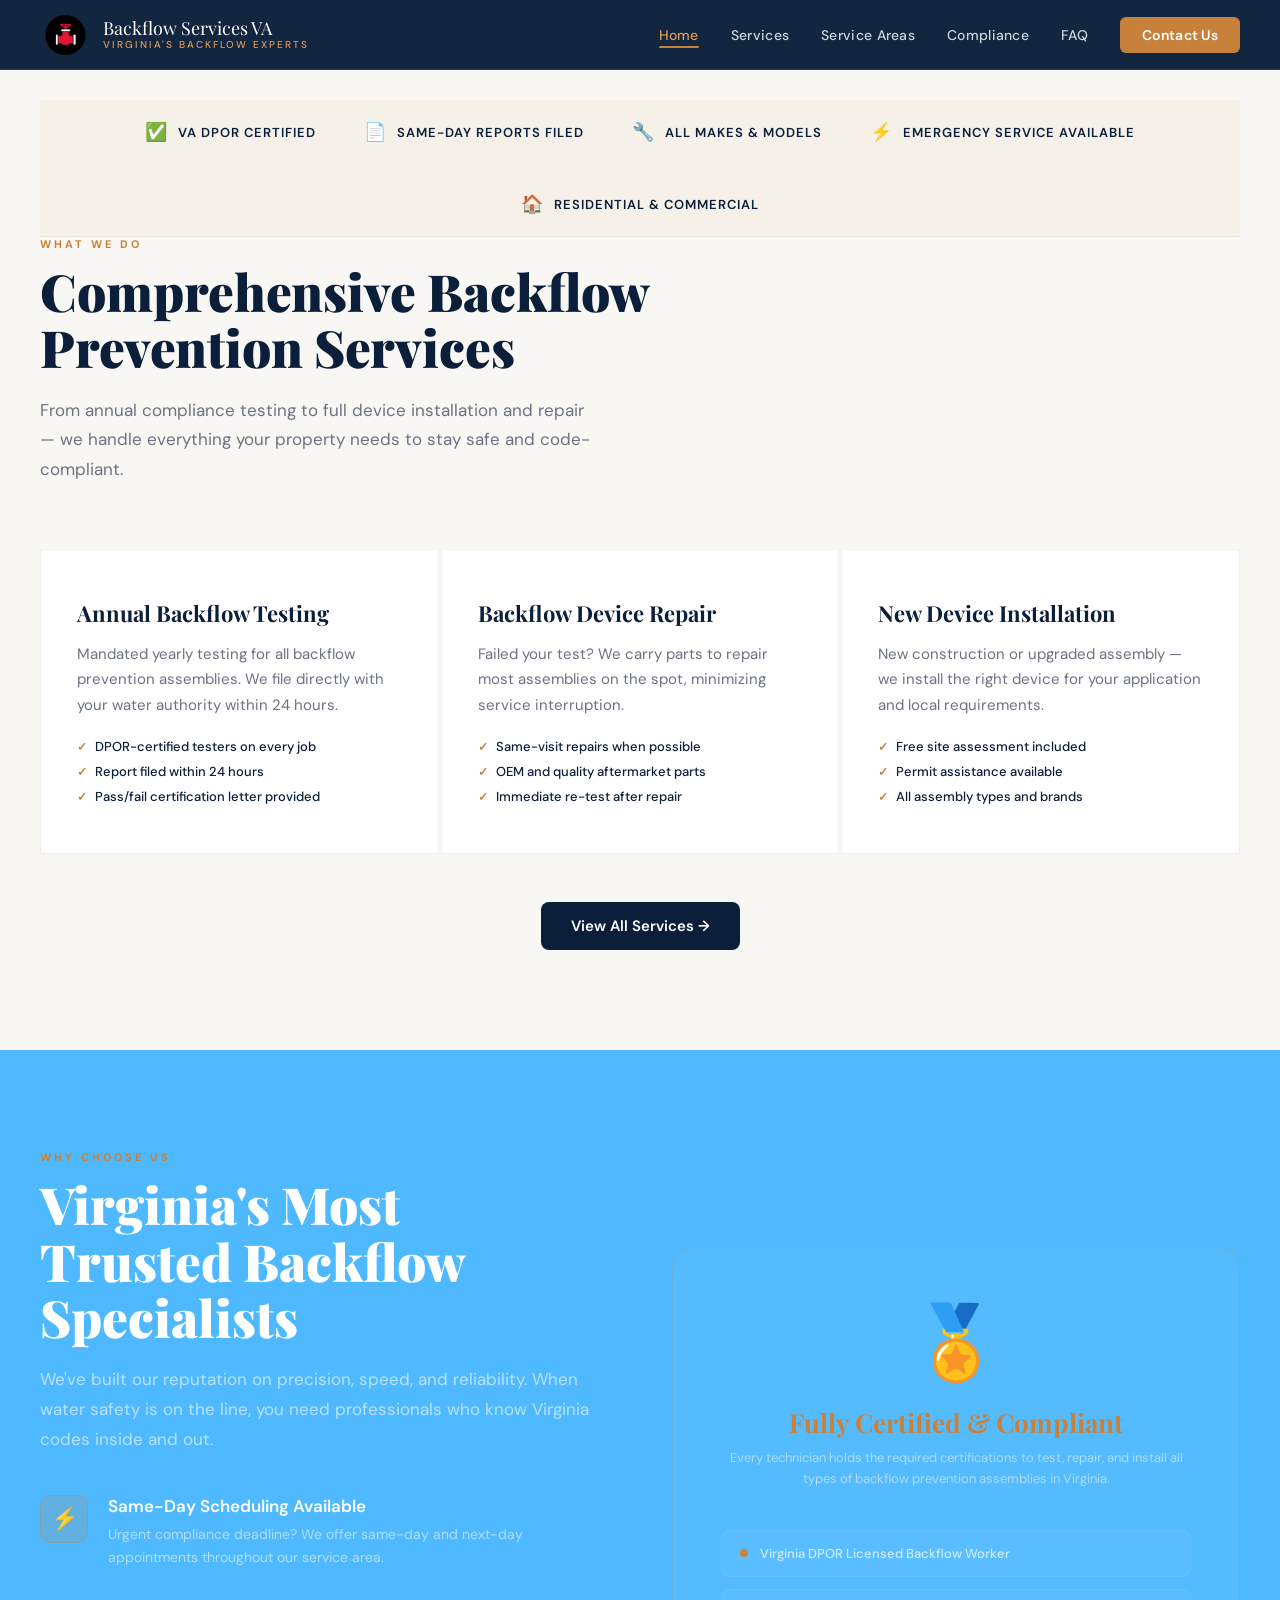
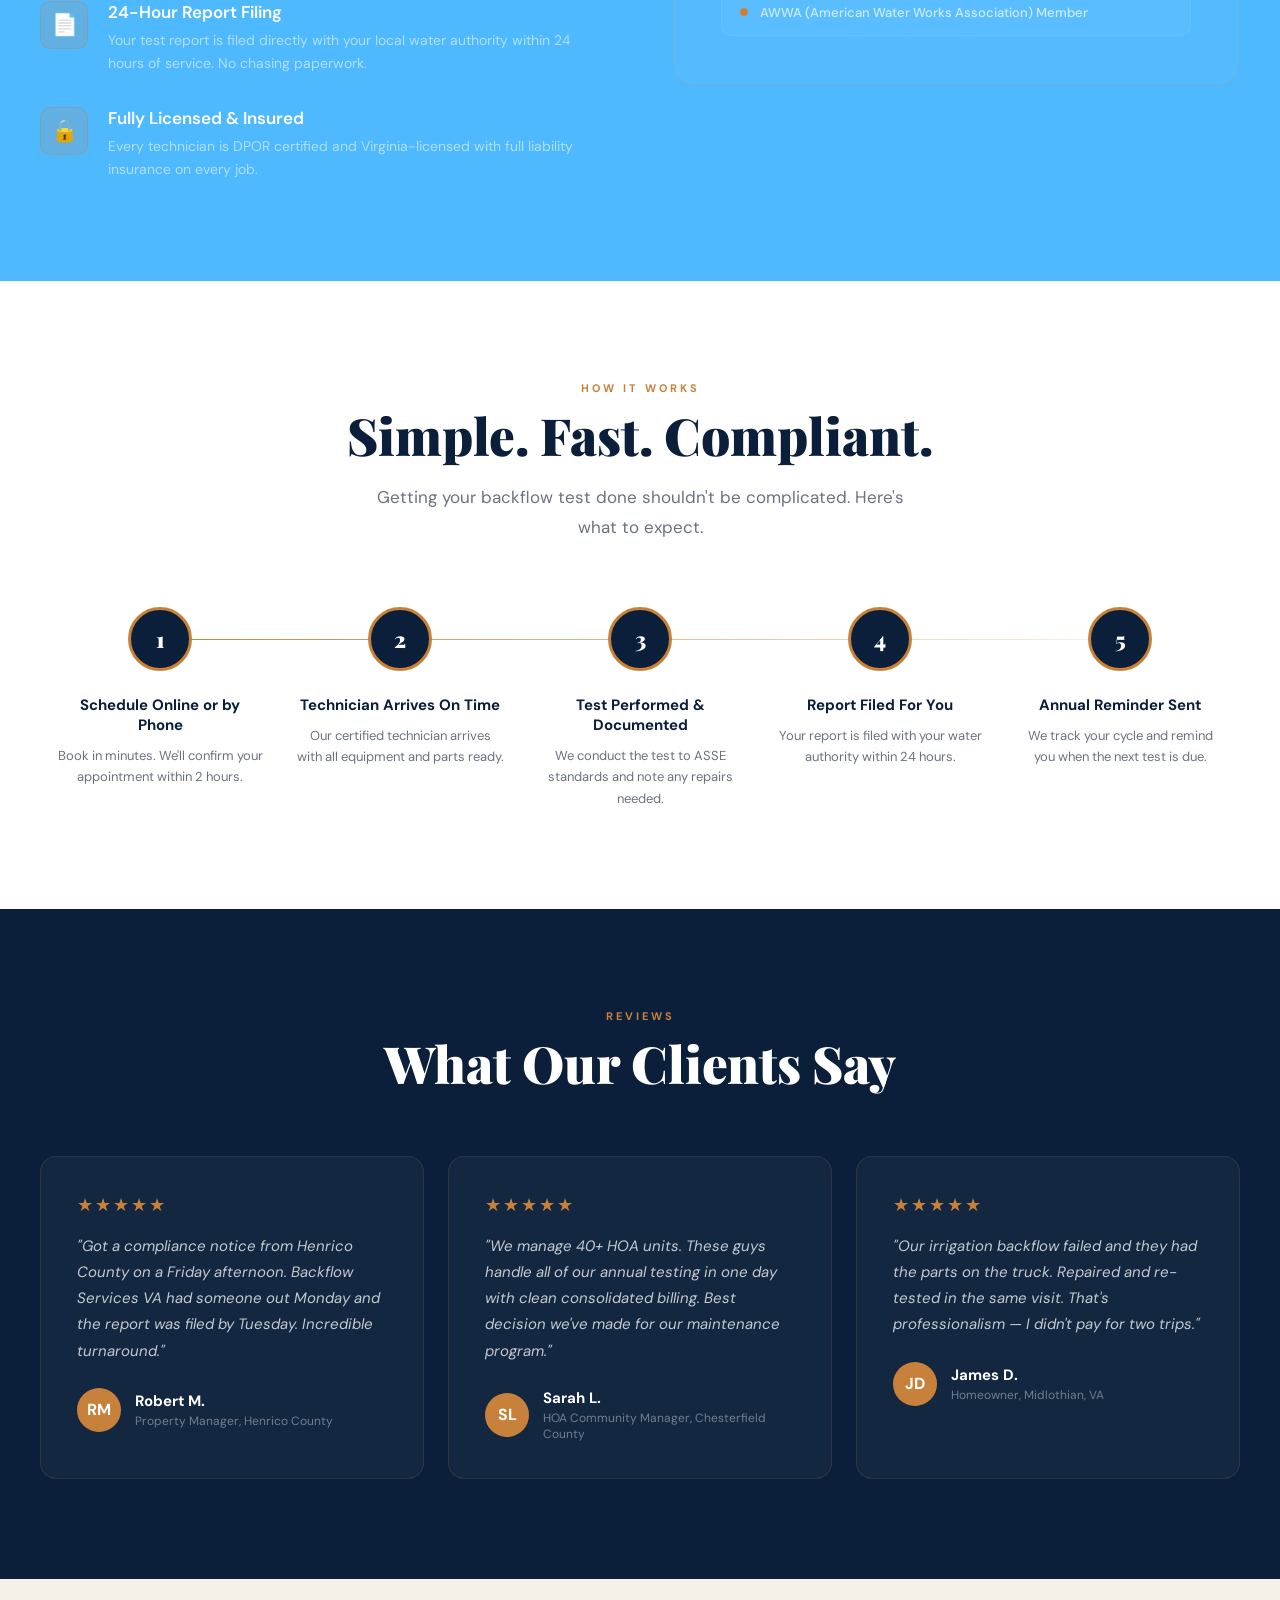
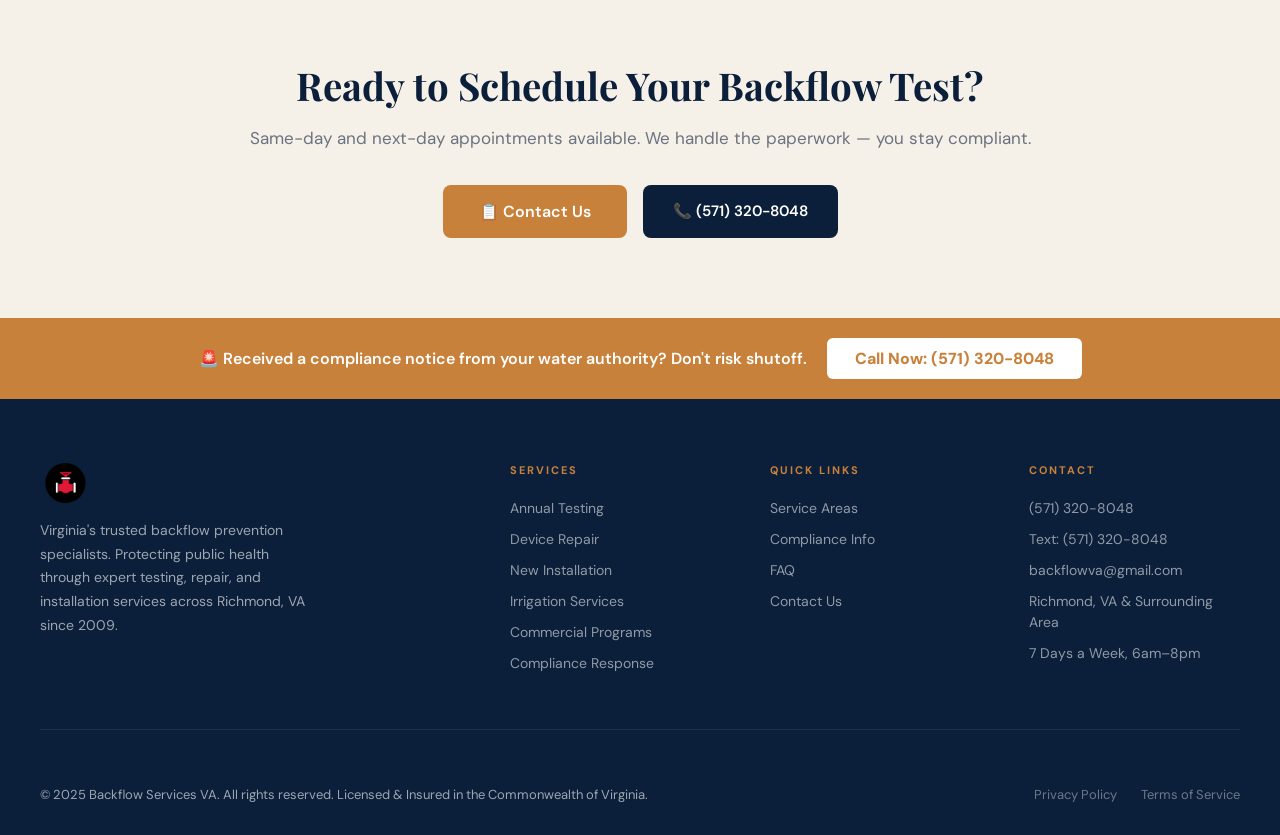
==== commit e141be6c: "Change background color of 'Why Us' section" ====
--- a/index.html
+++ b/index.html
@@ -128,7 +128,7 @@
     }
 
     /* Why Us */
-    #why { background: var(--navy); color: var(--white); }
+    #why { background: var(--lightblue); color: var(--white); }
     #why .section-title { color: var(--white); }
     #why .section-desc  { color: rgba(255,255,255,0.6); }
     .why-grid {
--- a/css/styles.css
+++ b/css/styles.css
@@ -5,6 +5,7 @@
 *, *::before, *::after { box-sizing: border-box; margin: 0; padding: 0; }
 
 :root {
+  --lightblue:   #4FB9FF; 
   --navy:    #0b1f3a;
   --navy2:   #112847;
   --copper:  #c8813a;
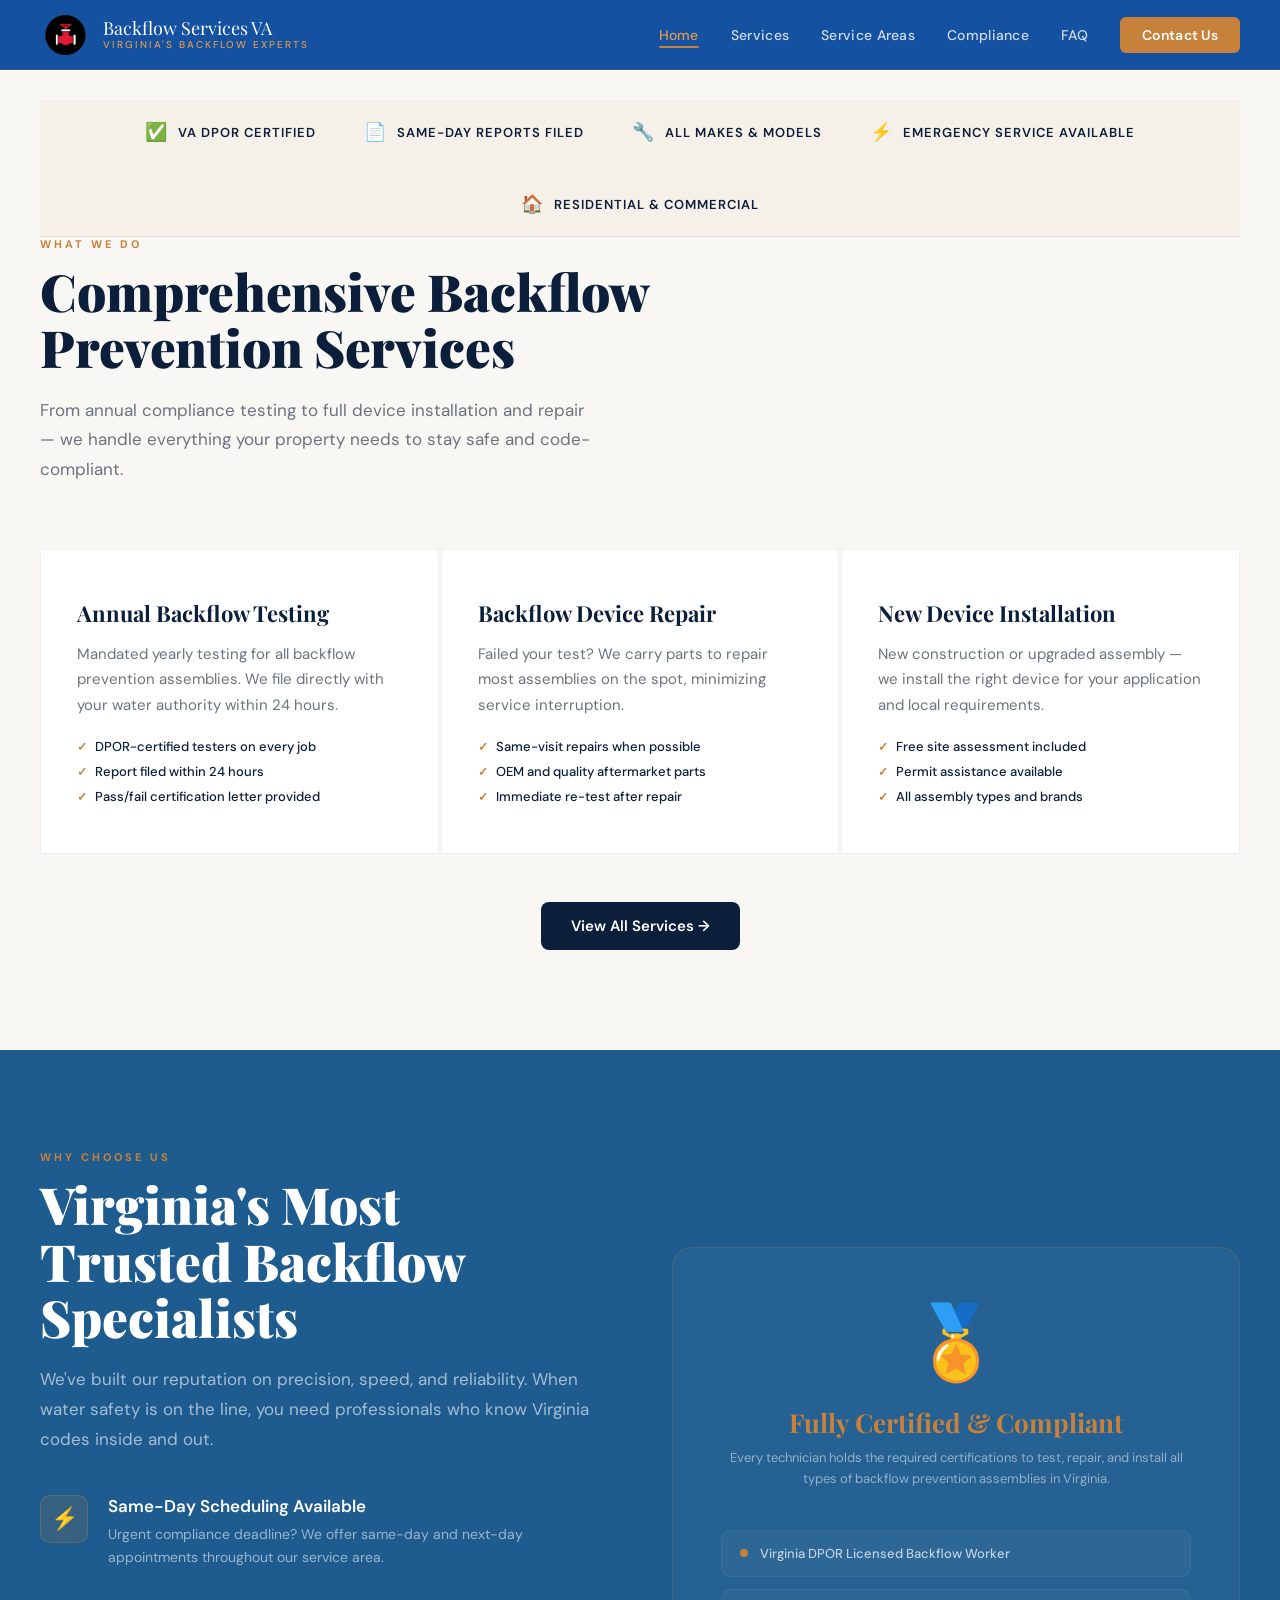
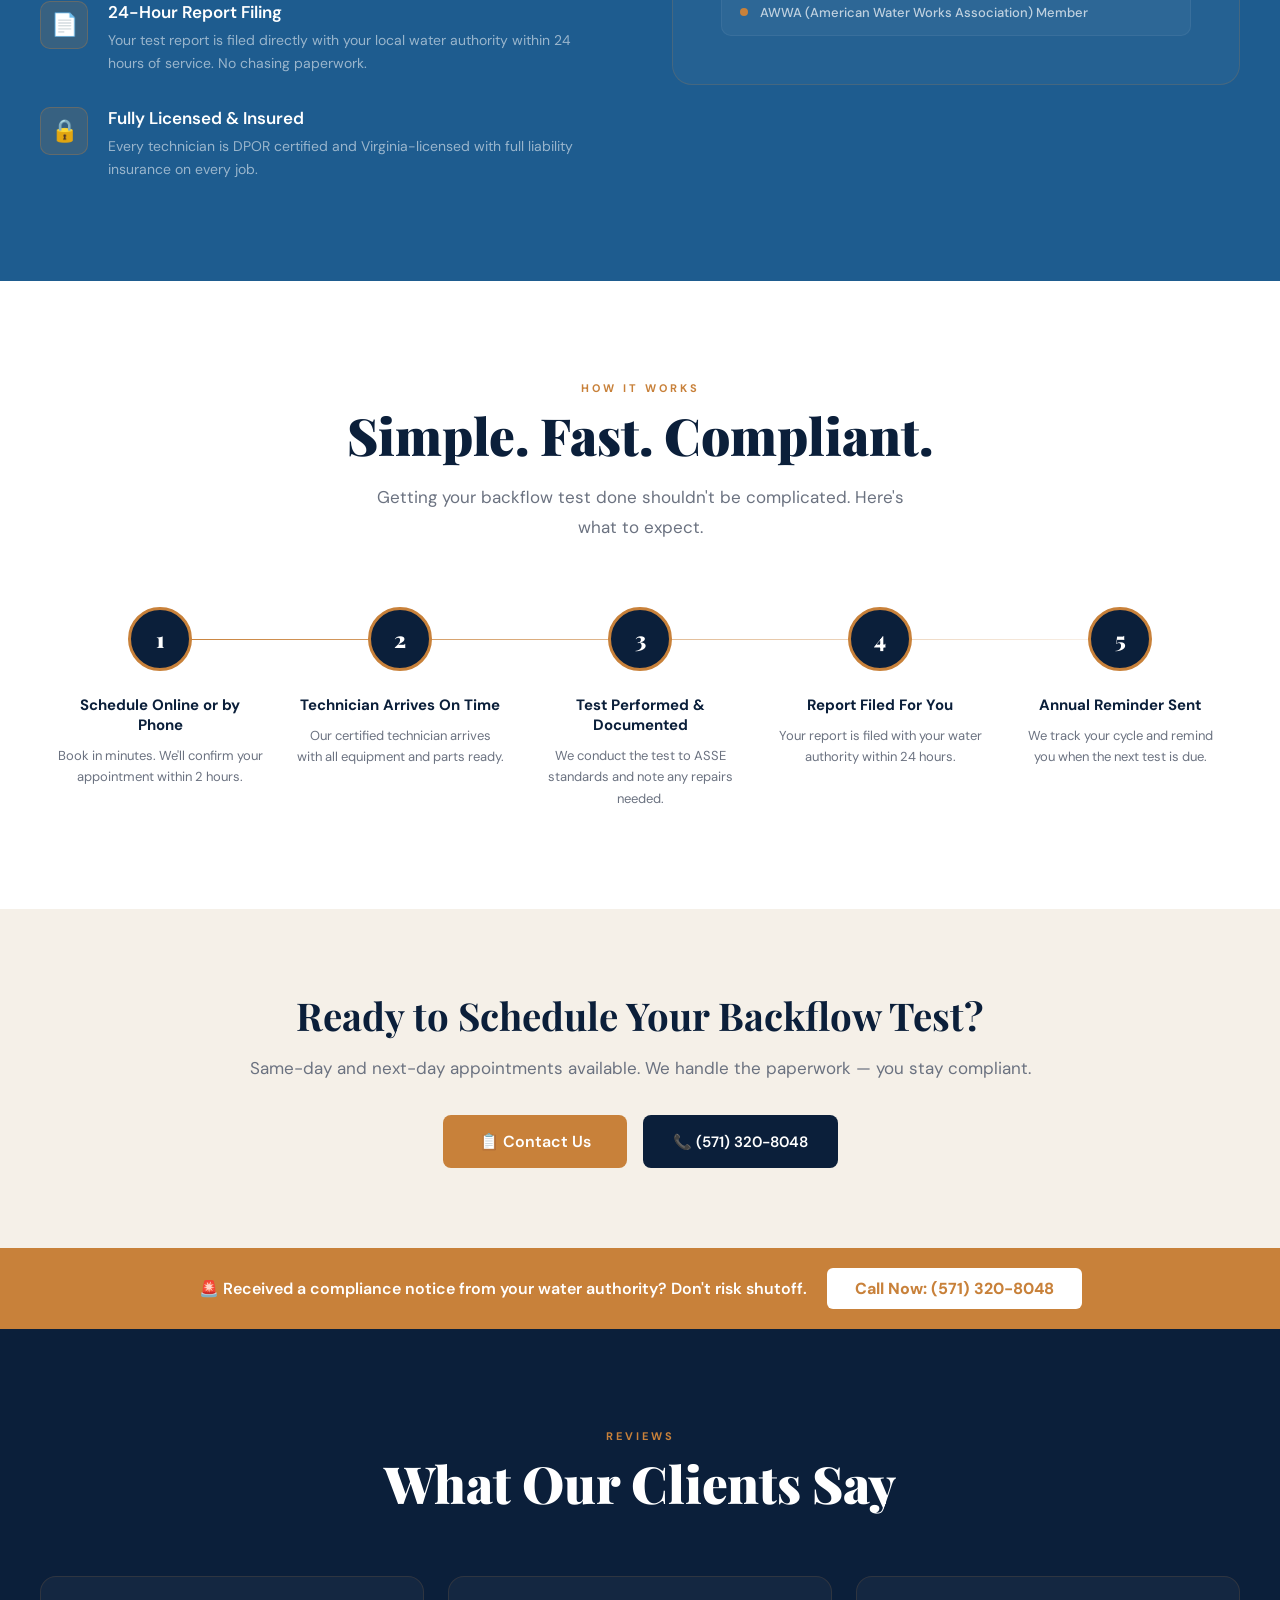
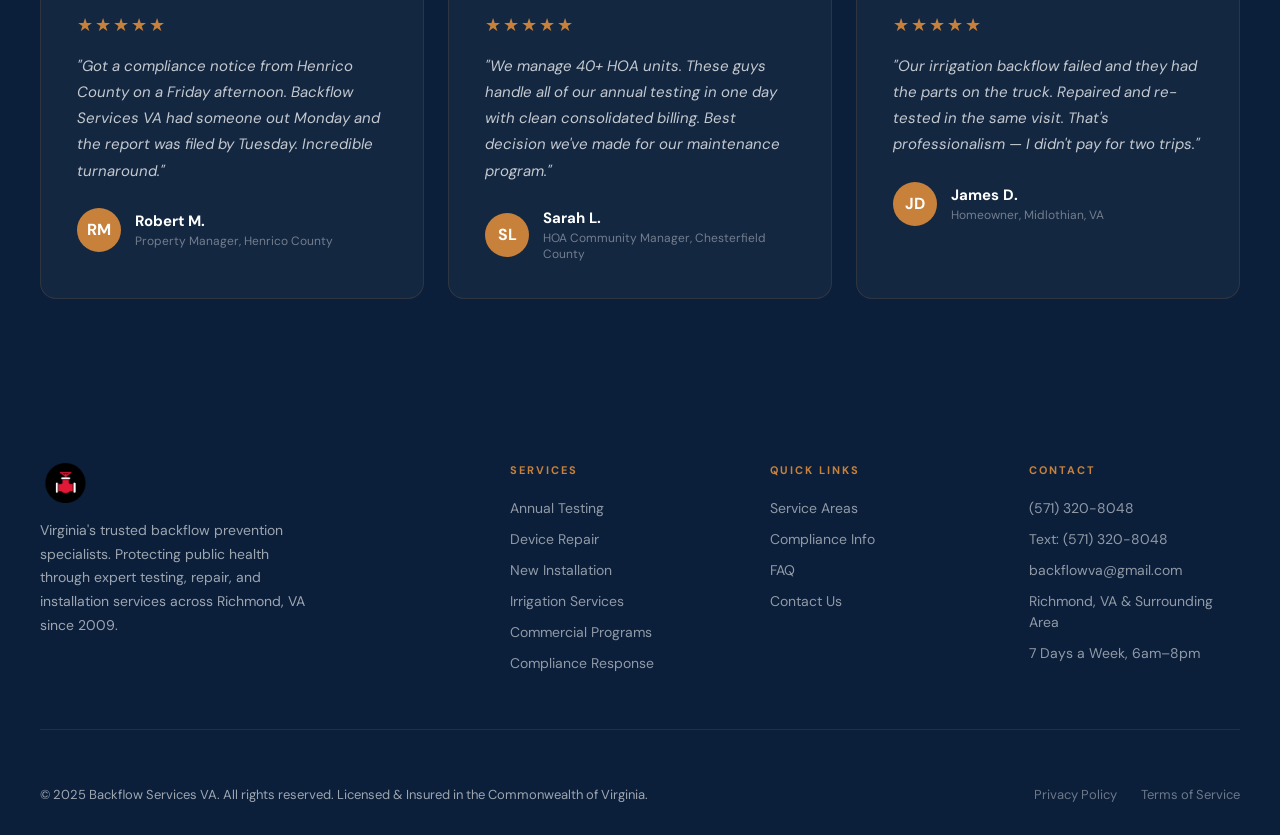
==== commit 8a44a6a0: "Update index.html" ====
--- a/index.html
+++ b/index.html
@@ -479,6 +479,24 @@
   </div>
 </section>
 
+<!-- ── CTA BAND ── -->
+<section id="cta-band">
+  <div class="max-w reveal">
+    <h2>Ready to Schedule Your Backflow Test?</h2>
+    <p>Same-day and next-day appointments available. We handle the paperwork — you stay compliant.</p>
+    <div class="cta-actions">
+      <a href="contact.html" class="btn-primary">📋 Contact Us</a>
+      <a href="tel:+15713208048" class="btn-dark">📞 (571) 320-8048</a>
+    </div>
+  </div>
+</section>
+
+<!-- ── EMERGENCY BANNER ── -->
+<div class="emergency-banner">
+  <p>🚨 Received a compliance notice from your water authority? Don't risk shutoff.</p>
+  <a href="tel:+15713208048">Call Now: (571) 320-8048</a>
+</div>
+
 <!-- ── TESTIMONIALS ── -->
 <section id="testimonials">
   <div class="max-w">
@@ -524,24 +542,6 @@
   </div>
 </section>
 
-<!-- ── CTA BAND ── -->
-<section id="cta-band">
-  <div class="max-w reveal">
-    <h2>Ready to Schedule Your Backflow Test?</h2>
-    <p>Same-day and next-day appointments available. We handle the paperwork — you stay compliant.</p>
-    <div class="cta-actions">
-      <a href="contact.html" class="btn-primary">📋 Contact Us</a>
-      <a href="tel:+15713208048" class="btn-dark">📞 (571) 320-8048</a>
-    </div>
-  </div>
-</section>
-
-<!-- ── EMERGENCY BANNER ── -->
-<div class="emergency-banner">
-  <p>🚨 Received a compliance notice from your water authority? Don't risk shutoff.</p>
-  <a href="tel:+15713208048">Call Now: (571) 320-8048</a>
-</div>
-
 <!-- ── FOOTER ── -->
 <footer>
   <div class="footer-inner">
--- a/css/styles.css
+++ b/css/styles.css
@@ -5,7 +5,7 @@
 *, *::before, *::after { box-sizing: border-box; margin: 0; padding: 0; }
 
 :root {
-  --lightblue:   #4FB9FF; 
+  --lightblue:   #1E5C8F; 
   --navy:    #0b1f3a;
   --navy2:   #112847;
   --copper:  #c8813a;
@@ -56,7 +56,7 @@
   position: fixed;
   top: 0; left: 0; right: 0;
   z-index: 1000;
-  background: rgba(11,31,58,0.97);
+  background: rgba(14, 76, 158, 0.97);
   backdrop-filter: blur(12px);
   border-bottom: 1px solid rgba(200,129,58,0.2);
   padding: 0 40px;
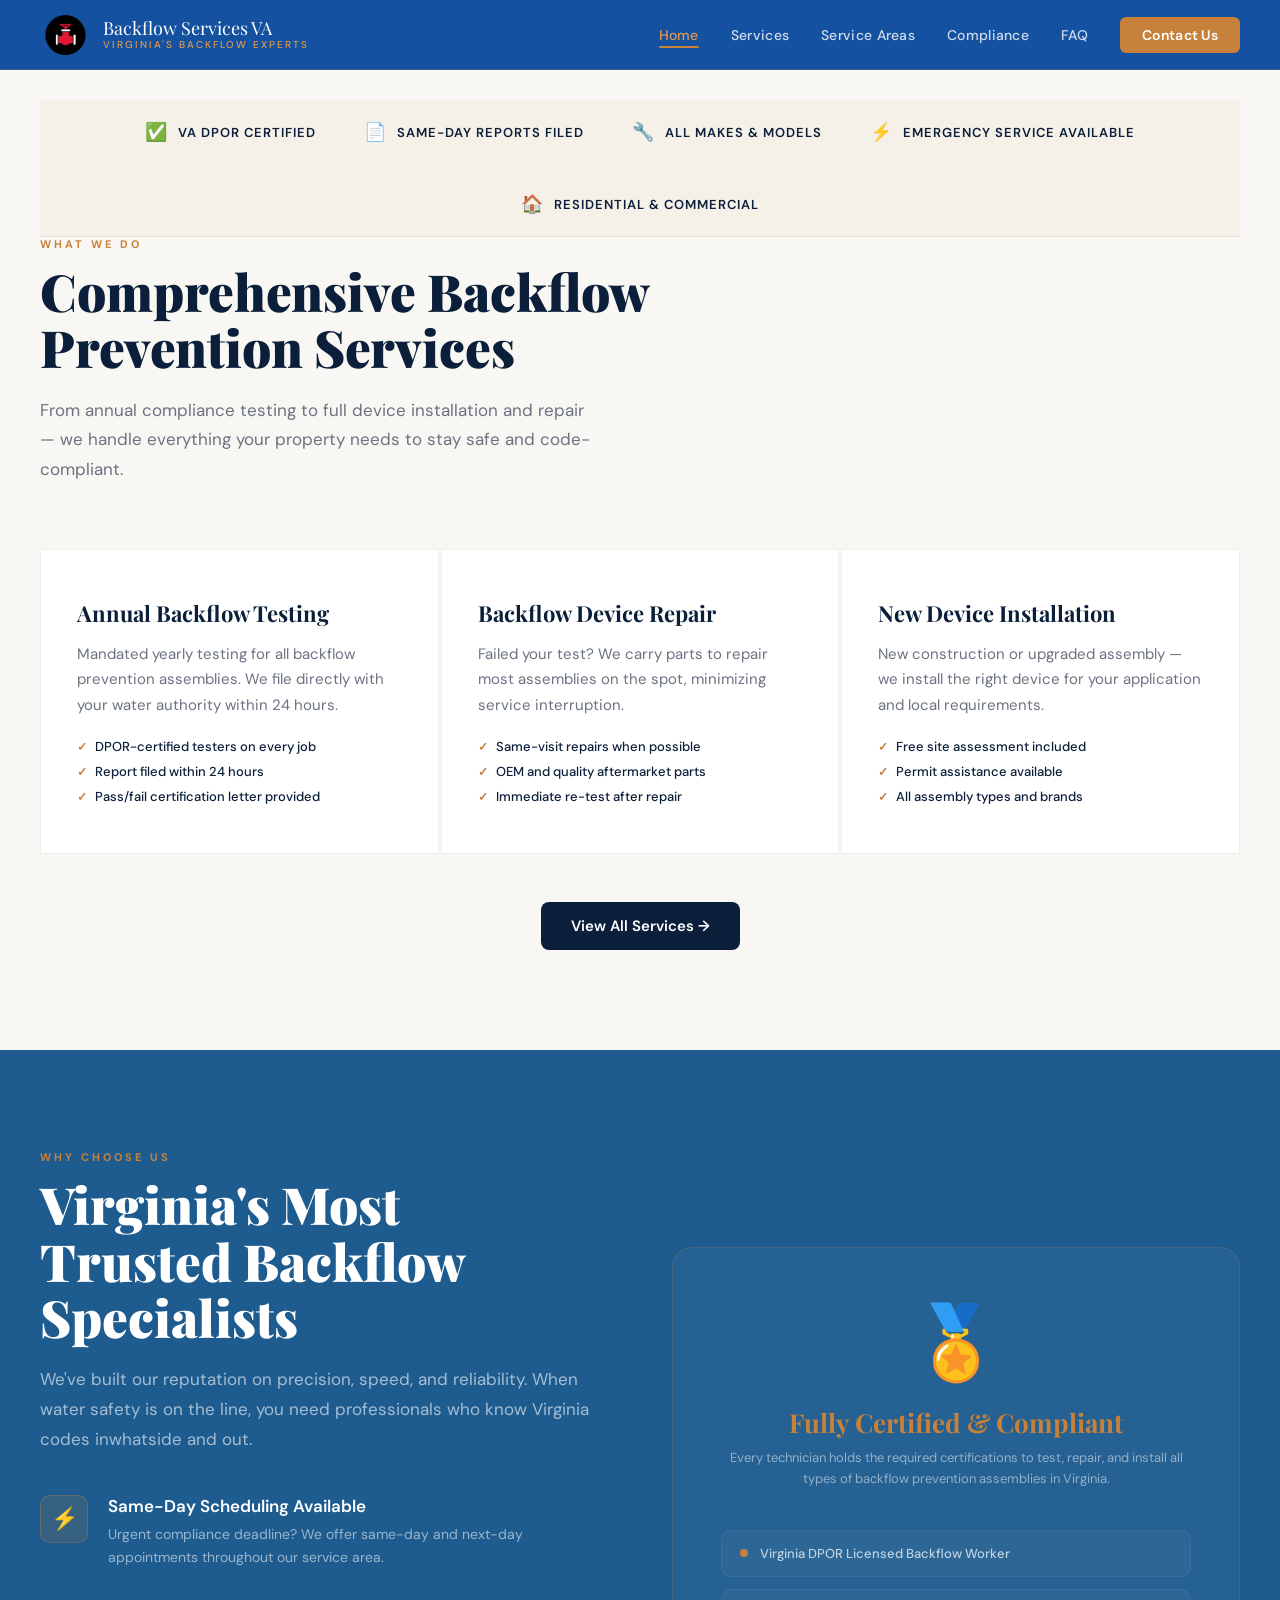
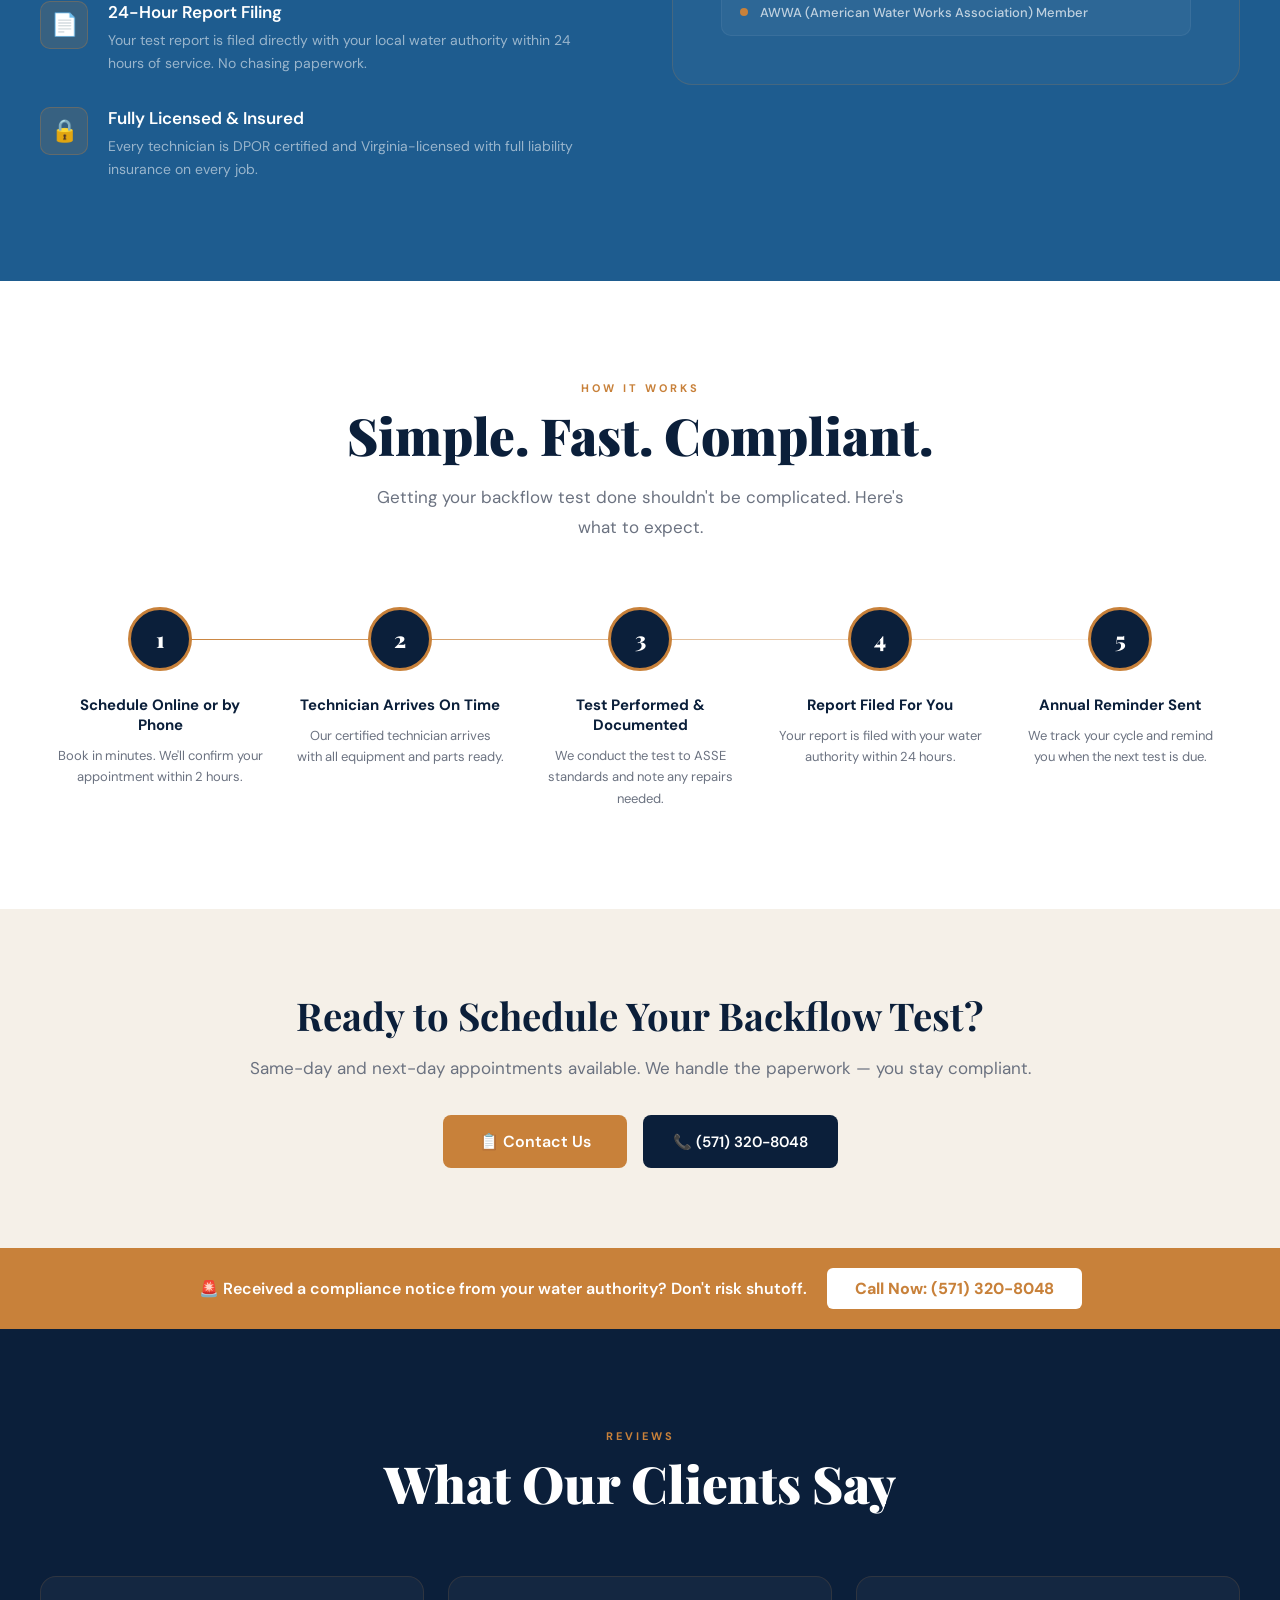
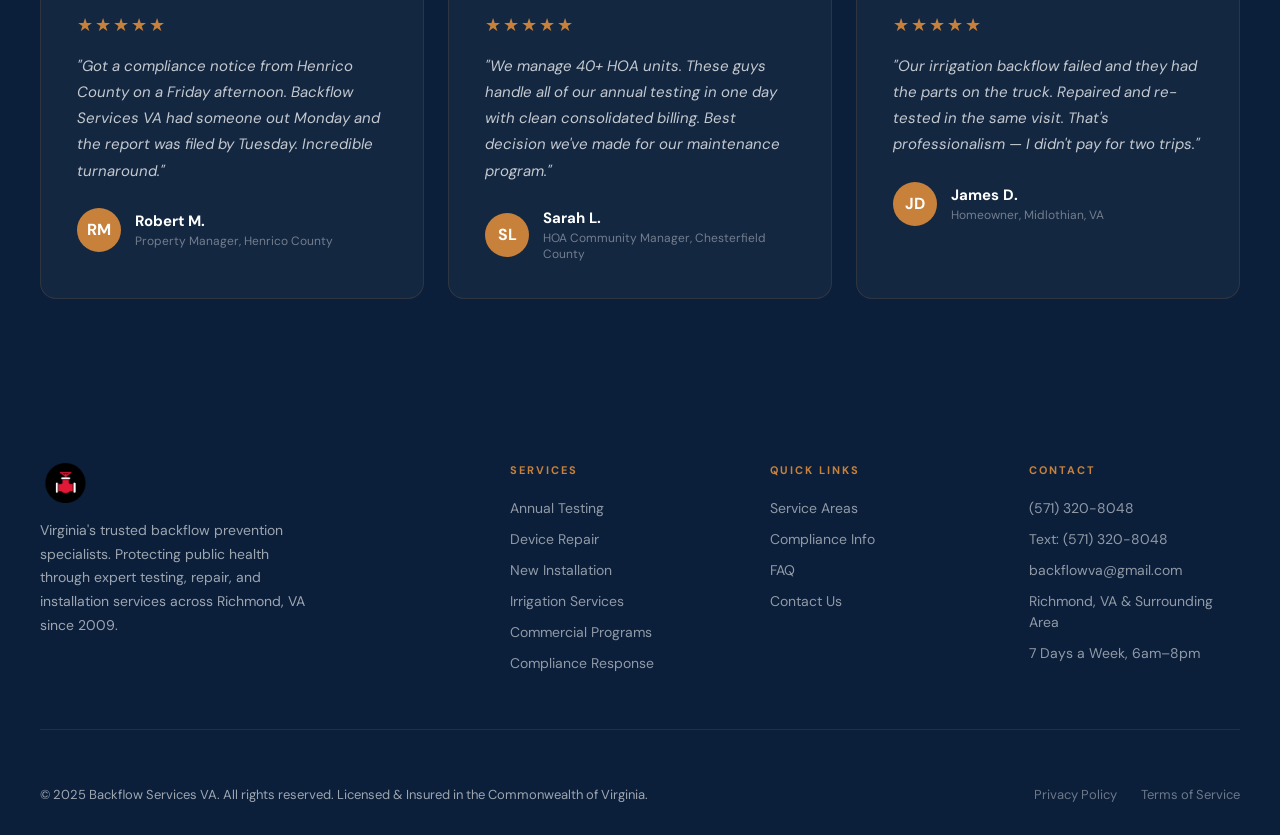
==== commit 082d0e65: "Add files via upload" ====
--- a/index.html
+++ b/index.html
@@ -401,7 +401,7 @@
       <div>
         <div class="section-label reveal">Why Choose Us</div>
         <h2 class="section-title reveal">Virginia's Most<br/>Trusted Backflow<br/>Specialists</h2>
-        <p class="section-desc reveal">We've built our reputation on precision, speed, and reliability. When water safety is on the line, you need professionals who know Virginia codes inside and out.</p>
+        <p class="section-desc reveal">We've built our reputation on precision, speed, and reliability. When water safety is on the line, you need professionals who know Virginia codes inwhatside and out.</p>
         <div class="why-features" style="margin-top:40px">
           <div class="why-feature reveal">
             <div class="why-feature-icon">⚡</div>
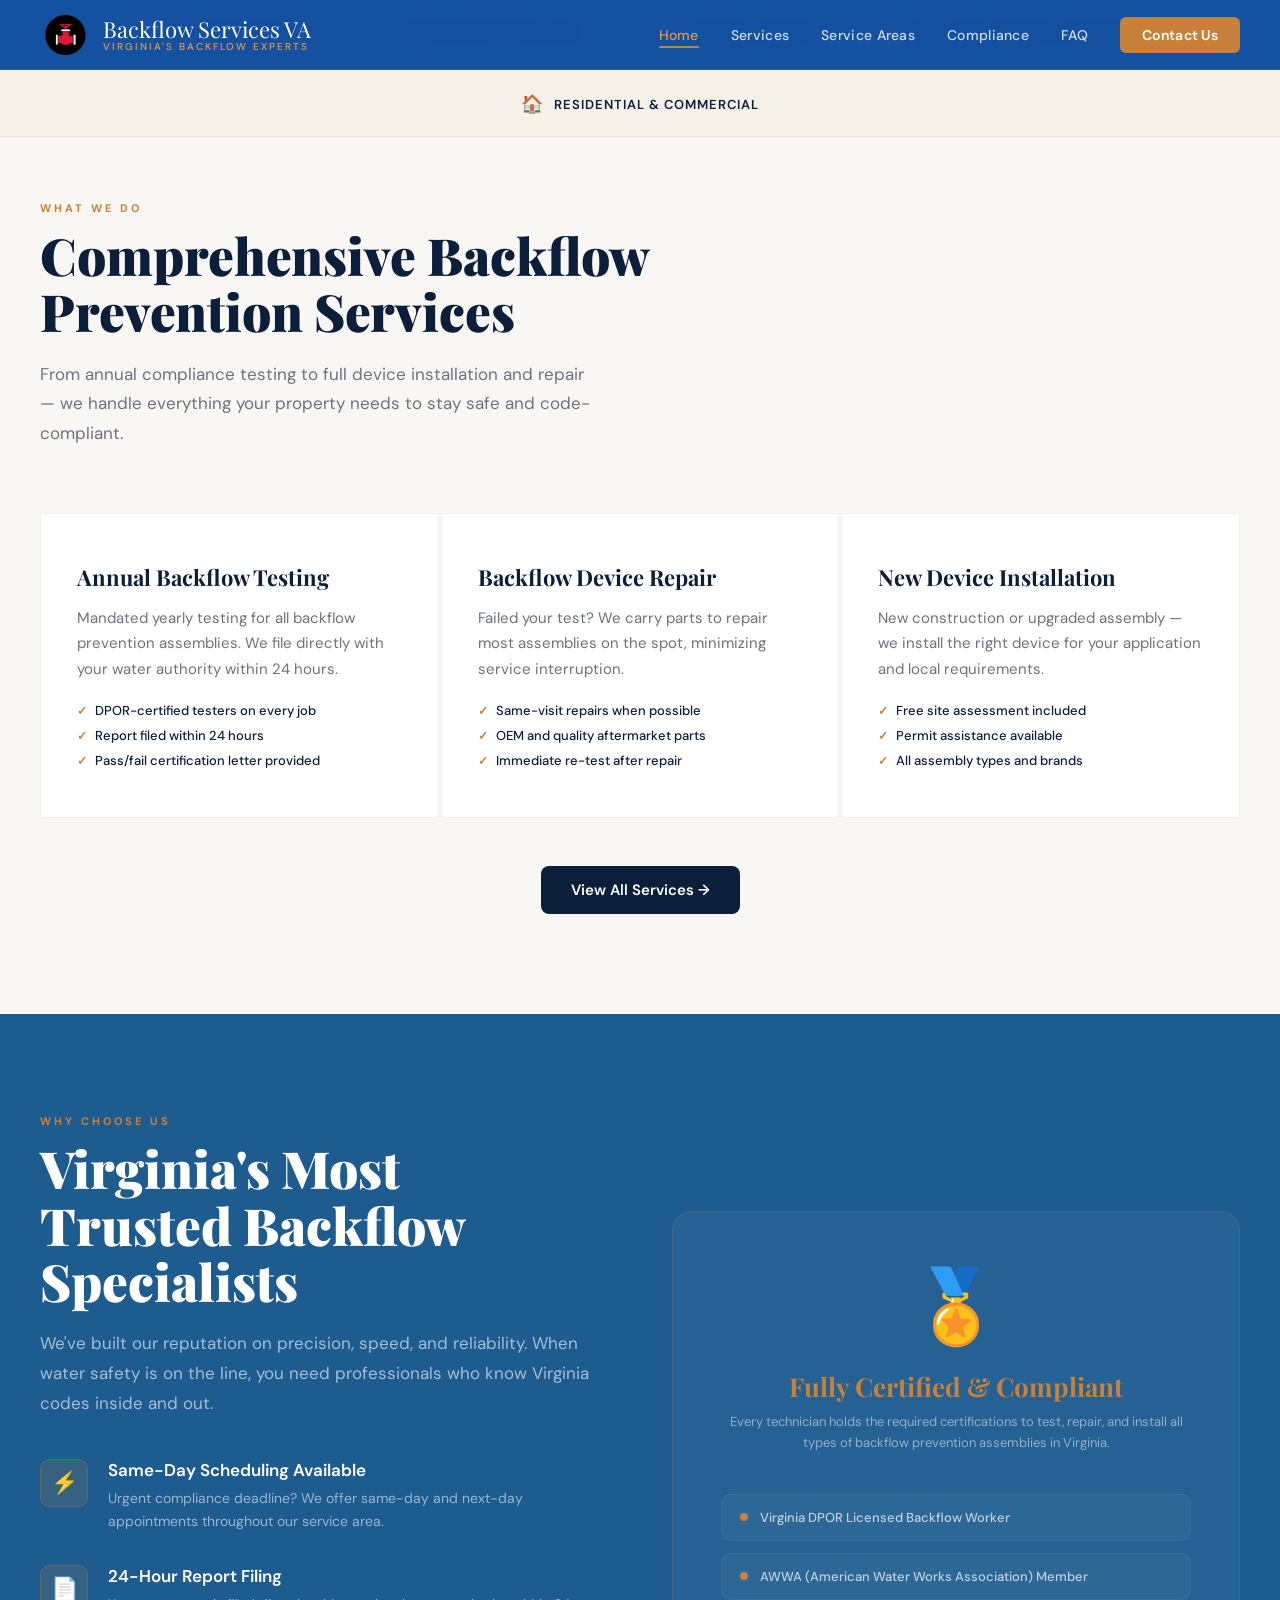
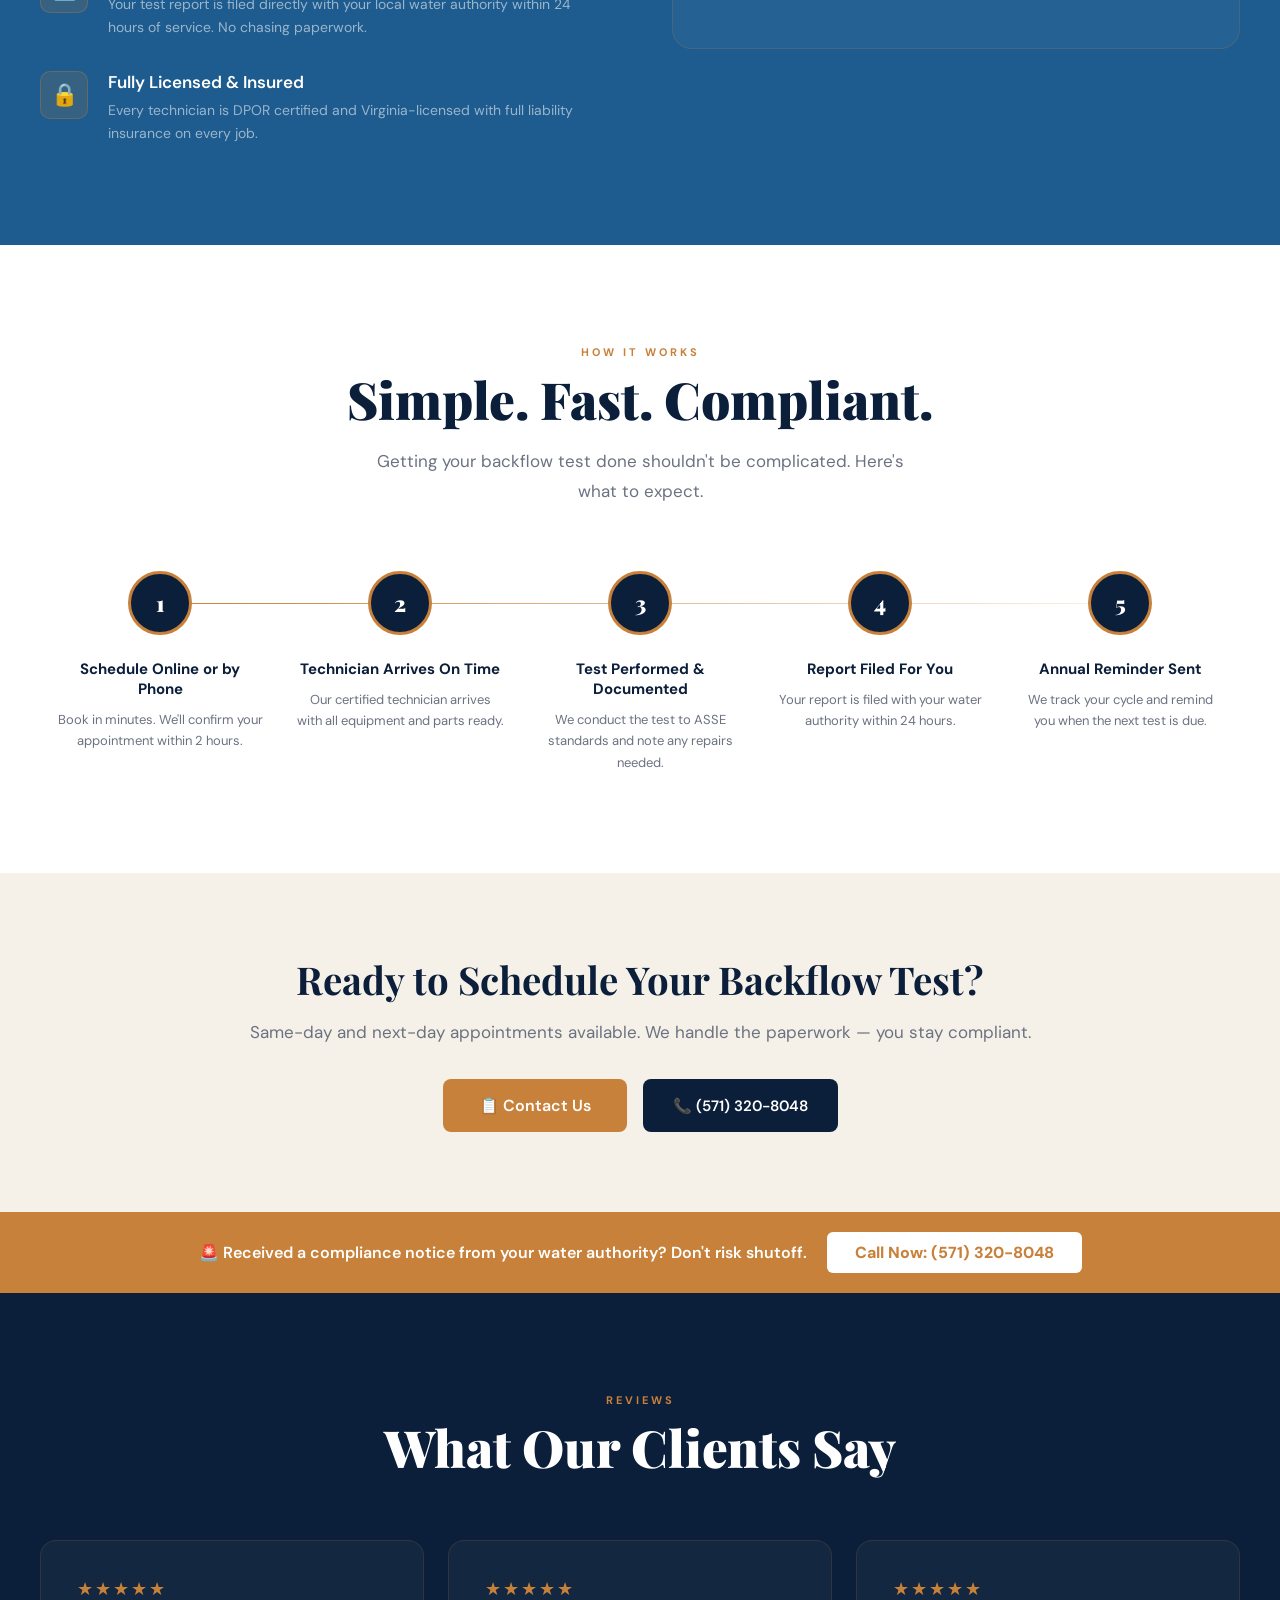
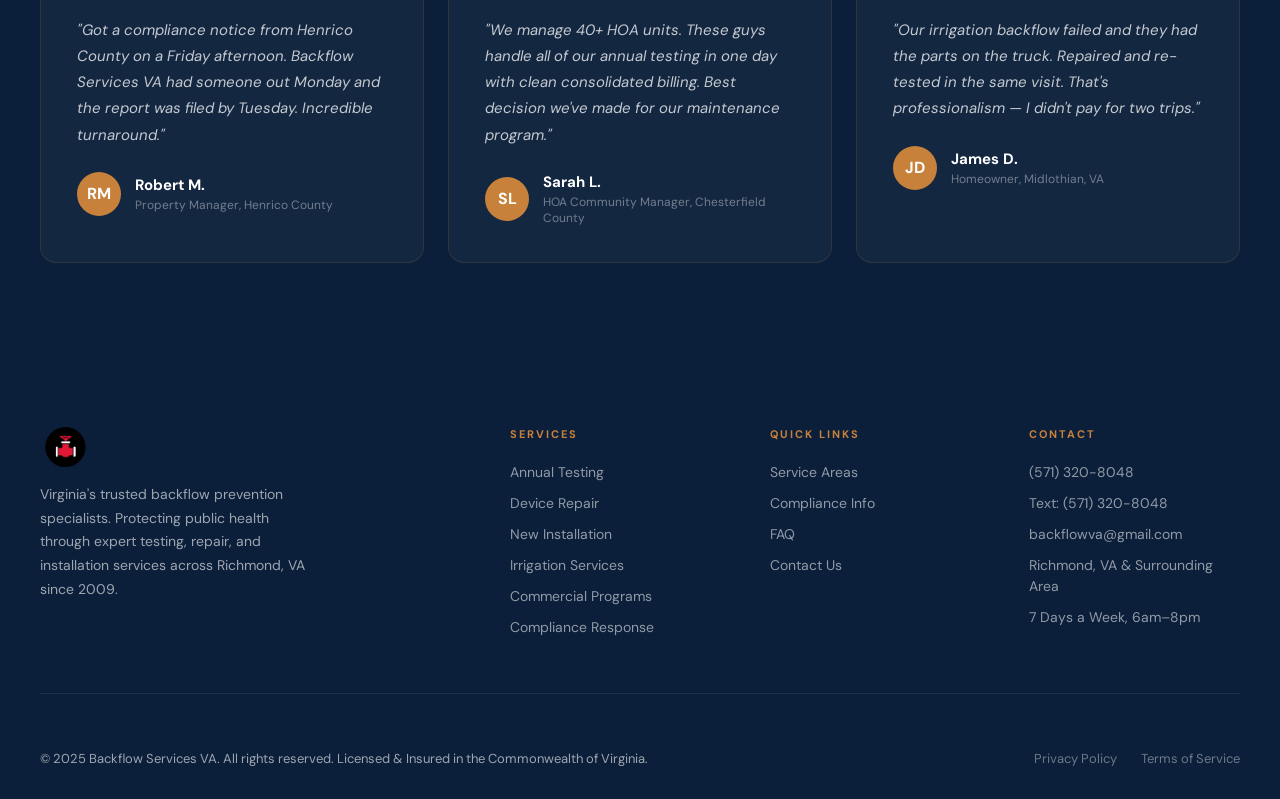
==== commit cfe0d1e8: "Add files via upload" ====
--- a/index.html
+++ b/index.html
@@ -230,6 +230,15 @@
     #cta-band h2 { font-size: clamp(28px, 3vw, 44px); color: var(--navy); margin-bottom: 16px; }
     #cta-band p  { font-size: 17px; color: var(--gray); margin-bottom: 36px; }
     .cta-actions { display: flex; gap: 16px; justify-content: center; flex-wrap: wrap; }
+
+    /* Trust bar flush at top of services section */
+    .trust-bar--flush {
+      margin: 0 -40px 64px;
+      width: auto;
+    }
+    @media (max-width: 900px) {
+      .trust-bar--flush { margin: 0 -24px 48px; }
+    }
 
     /* Responsive home-only */
     @media (max-width: 900px) {
@@ -342,8 +351,8 @@
 -->
   
 <!-- ── SERVICES PREVIEW ── -->
-<section style="background:var(--light)">
-    <div class="trust-bar">
+<section style="background:var(--light);padding-top:0">
+  <div class="trust-bar trust-bar--flush">
     <div class="trust-item"><span class="trust-icon">✅</span> VA DPOR Certified</div>
     <div class="trust-item"><span class="trust-icon">📄</span> Same-Day Reports Filed</div>
     <div class="trust-item"><span class="trust-icon">🔧</span> All Makes & Models</div>
@@ -401,7 +410,7 @@
       <div>
         <div class="section-label reveal">Why Choose Us</div>
         <h2 class="section-title reveal">Virginia's Most<br/>Trusted Backflow<br/>Specialists</h2>
-        <p class="section-desc reveal">We've built our reputation on precision, speed, and reliability. When water safety is on the line, you need professionals who know Virginia codes inwhatside and out.</p>
+        <p class="section-desc reveal">We've built our reputation on precision, speed, and reliability. When water safety is on the line, you need professionals who know Virginia codes inside and out.</p>
         <div class="why-features" style="margin-top:40px">
           <div class="why-feature reveal">
             <div class="why-feature-icon">⚡</div>
--- a/css/styles.css
+++ b/css/styles.css
@@ -83,7 +83,7 @@
 }
 .nav-logo-text {
   font-family: 'Playfair Display', serif;
-  font-size: 18px;
+  font-size: 22px;
   color: var(--white);
   line-height: 1.1;
 }
@@ -190,7 +190,7 @@
    PAGE HERO (inner pages)
    ───────────────────────────────────────── */
 .page-hero {
-  background: var(--navy);
+  background: var(--lightblue);
   padding: 130px 40px 80px;
   position: relative;
   overflow: hidden;
